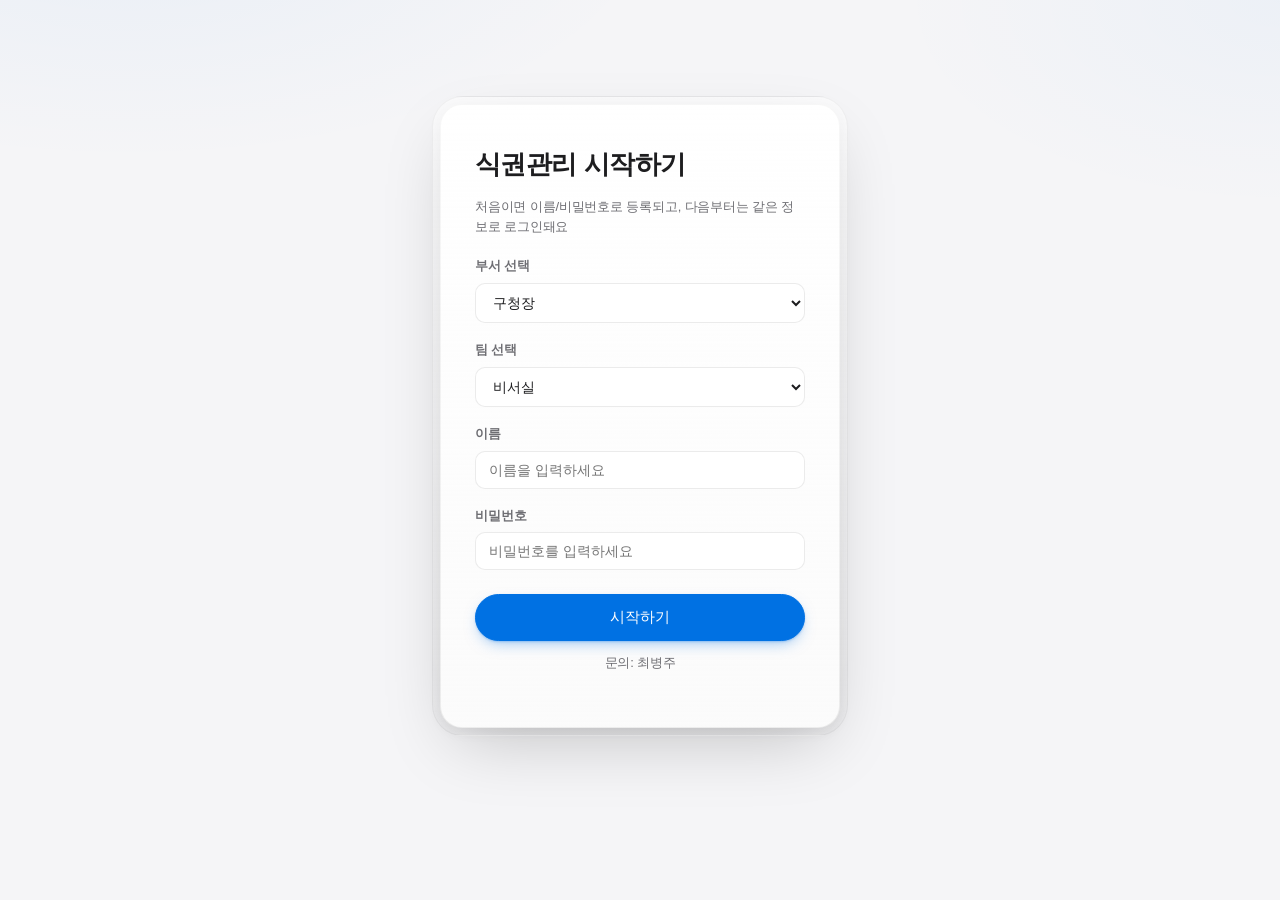
==== index.html @ 94b5423d "Update HTML structure and add new styles" ====
<!DOCTYPE html>
<html lang="ko">
<head>
<meta charset="UTF-8">
<meta name="viewport" content="width=device-width, initial-scale=1.0">
<meta name="theme-color" content="#f5f5f7">
<title>식권관리-홍익밥장</title>
<link rel="preconnect" href="https://cdn.jsdelivr.net" crossorigin>
<link rel="stylesheet" as="style" crossorigin
  href="https://cdn.jsdelivr.net/gh/orioncactus/pretendard@v1.3.9/dist/web/variable/pretendardvariable.min.css">
<link rel="stylesheet" href="css/style.css?v=7">
<script src="https://cdn.jsdelivr.net/npm/exceljs@4.4.0/dist/exceljs.min.js"></script>

<!-- Firebase SDK (compat 버전 - 빌드도구 없이 <script>만으로 사용 가능) -->
<script src="https://www.gstatic.com/firebasejs/10.14.1/firebase-app-compat.js"></script>
<script src="https://www.gstatic.com/firebasejs/10.14.1/firebase-firestore-compat.js"></script>
<script src="https://www.gstatic.com/firebasejs/10.14.1/firebase-storage-compat.js"></script>
</head>
<body>

<!-- =================== 화면 1: 로그인 =================== -->
<div id="screen-login" class="screen active">
  <div class="login-box">
    <h1>식권관리 시작하기</h1>
    <p class="muted">처음이면 이름/비밀번호로 등록되고, 다음부터는 같은 정보로 로그인돼요</p>

    <div class="field">
      <label>부서 선택</label>
      <select id="departmentSelect"></select>
    </div>

    <div class="field" id="teamField">
      <label>팀 선택</label>
      <select id="teamSelect"></select>
    </div>

    <div class="field">
      <label>이름</label>
      <input type="text" id="nameInput" placeholder="이름을 입력하세요">
    </div>

    <div class="field">
      <label>비밀번호</label>
      <input type="password" id="passwordInput" placeholder="비밀번호를 입력하세요">
    </div>

    <button class="primary" id="loginBtn">시작하기</button>
    <p class="muted" style="text-align:center; margin-top:12px;">문의: 최병주</p>
  </div>
</div>

<!-- =================== 화면 2: 메인(캘린더) =================== -->
<div id="screen-main" class="screen">
  <div class="topbar">
    <div class="who">부서: <b id="whoTeam">-</b> · 이름: <b id="whoName">-</b></div>
    <div>
      <button id="toAdminBtn" style="display:none;">밥장 관리 화면</button>
      <button id="logoutBtn">로그아웃</button>
    </div>
  </div>

  <div class="main-layout">
    <div class="calendar-panel">
      <div class="cal-header">
        <button id="prevMonthBtn">← 이전달</button>
        <span class="month-label" id="monthLabel">2026년 8월</span>
        <button id="nextMonthBtn">다음달 →</button>
      </div>

      <div class="monthly-gauge" id="monthlyGauge"></div>

      <div class="cal-grid" id="calGrid"></div>

      <div id="myMonthSummary"></div>

      <div class="entry-panel" id="entryPanel" style="display:none;">
        <h3 id="entryDateLabel">8월 7일 (금) 식권 사용</h3>
        <div class="total-note" id="entryTotalNote">이 날 입력: 0건</div>
        <div id="entryList"></div>
        <p class="muted" style="margin-top:10px; margin-bottom:0;">오른쪽 식당 목록에서 식당을 클릭하면 추가할 수 있어요</p>
      </div>
    </div>

    <div class="restaurant-panel" id="restaurantPanel">
      <h3>식당 목록 · 클릭해서 추가</h3>
      <input type="text" id="restaurantSearch" placeholder="식당 이름/동네 검색..." style="width:100%; margin-bottom:10px;">
      <div id="restaurantList"></div>
    </div>
  </div>
</div>

<!-- =================== 모바일: 날짜 클릭 시 통합 모달 (조회+추가+수정+삭제) =================== -->
<div id="dayModalOverlay" class="modal-overlay" style="display:none;">
  <div class="modal-box">
    <h3 id="dayModalTitle">8월 7일 (금)</h3>
    <p class="muted" id="dayModalTotalNote" style="margin-bottom:10px;">이 날 입력: 0건</p>

    <div id="dayModalEntryList" style="margin-bottom:14px;"></div>

    <div style="border-top:1px solid #eee; padding-top:12px;">
      <p style="font-size:13px; font-weight:500; margin-bottom:8px;">식권 추가</p>
      <div class="form-row" style="margin-bottom:8px;">
        <select id="dayAddRestaurantSelect" style="flex:1; min-width:0;"></select>
        <input type="number" id="dayAddCountInput" placeholder="장수" min="1" style="width:70px;">
      </div>
      <label style="display:flex; align-items:center; gap:8px; font-size:13px; margin-bottom:12px;">
        <input type="checkbox" id="dayAddSpecialCheck"> 비상근무 특별식권 (월 한도 예외)
      </label>
      <button class="primary" id="dayAddEntryBtn" style="width:100%;">추가</button>
    </div>

    <div style="display:flex; justify-content:flex-end; margin-top:14px;">
      <button id="dayModalCloseBtn">닫기</button>
    </div>
  </div>
</div>

<!-- =================== 식권 입력/수정 모달 =================== -->
<div id="entryModalOverlay" class="modal-overlay" style="display:none;">
  <div class="modal-box">
    <h3 id="modalRestaurantName">식당명</h3>
    <p class="muted" id="modalDateLabel" style="margin-bottom:16px;">8월 7일 (금)</p>

    <div class="field">
      <label>장수</label>
      <input type="number" id="modalCountInput" min="1" placeholder="장수 입력" style="width:100%;">
    </div>

    <label style="display:flex; align-items:center; gap:8px; font-size:13px; margin-bottom:18px;">
      <input type="checkbox" id="modalSpecialCheck"> 비상근무 특별식권 (월 한도 예외)
    </label>

    <div style="display:flex; gap:8px; justify-content:flex-end;">
      <button id="modalCancelBtn">취소</button>
      <button class="primary" id="modalSaveBtn">저장</button>
    </div>
  </div>
</div>

<!-- =================== 화면 3: 밥장 관리 =================== -->
<div id="screen-admin" class="screen">
  <div class="topbar">
    <div class="who">밥장 관리 · <b id="adminTeamLabel">-</b></div>
    <div>
      <button id="memberEditOpenBtn">팀원 식권 수정</button>
      <button id="babjangHandoffOpenBtn">밥장 넘기기</button>
      <button id="backToMainBtn">← 캘린더로 돌아가기</button>
    </div>
  </div>

  <div class="admin-controls">
    <div>
      <label style="font-size:13px; margin-right:6px;">정산 월</label>
      <select id="adminMonthSelect"></select>
    </div>
    <button id="exportExcelBtn">엑셀로 다운로드</button>
  </div>

  <div class="card">
    <h3 style="margin-bottom:4px;">우리 팀 식당 관리</h3>
    <p class="muted" style="margin-bottom:12px;">전체 식당 목록은 구청 전 부서·동이 공유해요. 우리 팀원이 쓸 식당만 체크하세요.</p>

    <div class="form-row" style="margin-bottom:10px;">
      <select id="dongFilterSelect" style="min-width:140px;"></select>
      <label style="display:flex; align-items:center; gap:6px; font-size:13px; margin-left:auto;">
        <input type="checkbox" id="selectAllCheck"> 목록 전체선택
      </label>
      <button id="toggleDeleteModeBtn">식당삭제</button>
    </div>

    <div id="teamRestaurantChecklist" class="checklist-box"></div>

    <div style="margin-top:16px; padding-top:14px; border-top:1px solid #eee;">
      <p style="font-size:13px; font-weight:500; margin-bottom:8px;">목록에 없는 식당 추가하기</p>
      <div class="form-row">
        <input type="text" id="newRestaurantName" placeholder="식당 이름">
        <select id="newRestaurantDong"></select>
        <input type="text" id="newRestaurantPhone" placeholder="전화번호 (선택)">
        <button class="primary" id="addRestaurantBtn">추가</button>
      </div>
    </div>

    <div style="margin-top:16px; padding-top:14px; border-top:1px solid #eee;">
      <p style="font-size:13px; font-weight:500; margin-bottom:8px;">여러 개 한 번에 추가하기 (한 줄에 식당 이름 하나씩 붙여넣기)</p>
      <div class="form-row" style="align-items:flex-start;">
        <textarea id="bulkRestaurantNames" placeholder="고인돌&#10;곤드레&#10;굴마을낙지촌&#10;..." rows="6" style="flex:1; min-width:220px;"></textarea>
        <div style="display:flex; flex-direction:column; gap:8px;">
          <select id="bulkRestaurantDong"></select>
          <button class="primary" id="bulkAddRestaurantBtn">일괄 추가</button>
        </div>
      </div>
      <p class="muted" id="bulkAddResult" style="margin-top:8px;"></p>
    </div>
  </div>

  <div class="table-scroll">
    <table id="adminTable">
      <thead id="adminTableHead"></thead>
      <tbody id="adminTableBody"></tbody>
      <tfoot id="adminTableFoot"></tfoot>
    </table>
  </div>
  <p class="muted" id="adminFootNote" style="margin-top:10px;">※ 비상근무 특별식권, 기억안남 항목도 장수에 합산되어 있습니다. 식당명을 클릭하면 결제 QR을 볼 수 있어요.</p>
</div>

<!-- =================== 팀원 식권 수정 모달 =================== -->
<div id="memberEditModalOverlay" class="modal-overlay" style="display:none;">
  <div class="modal-box">
    <h3>팀원 식권 수정</h3>
    <p class="muted" style="margin-bottom:12px;">정산 월 기준으로 팀원별 식권 기록을 수정/삭제할 수 있어요.</p>

    <div class="field">
      <label>팀원 선택</label>
      <select id="memberEditSelect"></select>
    </div>

    <div id="memberEntryList" style="max-height:280px; overflow-y:auto; margin-top:10px;"></div>

    <div style="margin-top:14px; padding-top:14px; border-top:1px solid #eee;">
      <p style="font-size:13px; font-weight:500; margin-bottom:8px;">새 식권 추가</p>
      <div class="form-row" style="flex-wrap:wrap; margin-bottom:8px;">
        <input type="date" id="memberAddDateInput">
        <select id="memberAddRestaurantSelect" style="flex:1; min-width:140px;"></select>
        <input type="number" id="memberAddCountInput" placeholder="장수" min="1" style="width:70px;">
      </div>
      <label style="display:flex; align-items:center; gap:6px; font-size:13px; margin-bottom:10px;">
        <input type="checkbox" id="memberAddSpecialCheck"> 비상근무 특별식권 (월 한도 예외)
      </label>
      <button class="primary" id="memberAddEntryBtn">추가</button>
    </div>

    <div style="display:flex; justify-content:flex-end; margin-top:14px;">
      <button id="memberEditCloseBtn">닫기</button>
    </div>
  </div>
</div>

<!-- =================== 팀원 식권 항목 수정 모달 =================== -->
<div id="memberEntryEditModalOverlay" class="modal-overlay" style="display:none;">
  <div class="modal-box">
    <h3 id="memberEntryEditTitle">날짜 · 식당</h3>

    <div class="field">
      <label>장수</label>
      <input type="number" id="memberEntryCountInput" min="1" style="width:100%;">
    </div>

    <label style="display:flex; align-items:center; gap:8px; font-size:13px; margin-bottom:18px;">
      <input type="checkbox" id="memberEntrySpecialCheck"> 비상근무 특별식권 (월 한도 예외)
    </label>

    <div style="display:flex; justify-content:space-between;">
      <button id="memberEntryDeleteBtn">삭제</button>
      <div style="display:flex; gap:8px;">
        <button id="memberEntryCancelBtn">취소</button>
        <button class="primary" id="memberEntrySaveBtn">저장</button>
      </div>
    </div>
  </div>
</div>

<!-- =================== 밥장 넘기기 모달 =================== -->
<div id="babjangHandoffModalOverlay" class="modal-overlay" style="display:none;">
  <div class="modal-box">
    <h3>밥장 넘기기</h3>
    <p class="muted" style="margin-bottom:14px;">우리 팀 다른 팀원에게 밥장 권한을 넘길 수 있어요. 넘기면 본인은 밥장이 아니게 됩니다.</p>
    <div id="babjangHandoffList"></div>
    <div style="display:flex; justify-content:flex-end; margin-top:14px;">
      <button id="babjangHandoffCloseBtn">닫기</button>
    </div>
  </div>
</div>

<!-- =================== 결제 QR 모달 =================== -->
<div id="qrModalOverlay" class="modal-overlay" style="display:none;">
  <div class="modal-box">
    <h3 id="qrModalRestaurantName">식당명</h3>
    <p class="muted" style="margin-bottom:14px;">결제 QR 이미지</p>

    <div class="field">
      <label>전화번호</label>
      <input type="text" id="qrPhoneInput" placeholder="전화번호 (선택)">
    </div>

    <div id="qrPreviewWrap" style="text-align:center; margin-bottom:14px;">
      <img id="qrPreviewImg" src="" style="max-width:100%; max-height:220px; display:none; border:1px solid #ddd; border-radius:4px;">
      <p id="qrEmptyNote" class="muted">등록된 결제 QR이 없습니다.</p>
    </div>

    <div class="field">
      <label>새 QR 이미지 업로드</label>
      <input type="file" id="qrFileInput" accept="image/*" style="width:100%;">
    </div>

    <div id="qrCropSection" style="display:none; margin-bottom:14px;">
      <p class="muted" style="margin-bottom:6px;">QR 부분만 드래그로 선택한 뒤 잘라내세요</p>
      <div class="qr-crop-wrap" id="qrCropWrap">
        <canvas id="qrCropCanvas"></canvas>
        <div id="qrCropSelection" class="qr-crop-selection"></div>
      </div>
      <div style="display:flex; gap:8px; margin-top:8px;">
        <button id="qrCropApplyBtn">선택 영역 자르기</button>
        <button id="qrUseFullBtn">전체 이미지 사용</button>
      </div>
    </div>

    <div style="display:flex; gap:8px; justify-content:space-between; margin-top:10px;">
      <button id="qrDeleteBtn">QR 삭제</button>
      <div style="display:flex; gap:8px;">
        <button id="qrCancelBtn">닫기</button>
        <button class="primary" id="qrSaveBtn">저장</button>
      </div>
    </div>
  </div>
</div>


<script src="js/firebase-init.js"></script>
<script src="js/data.js?v=6"></script>
<script src="js/app.js?v=6"></script>
</body>
</html>
---- css/style.css ----
/* =========================================================
   식권관리 · Apple-esque redesign
   Soft Structuralism: quiet off-white surfaces, SF-style blue
   accent, generous air, physical/tactile cards, spring motion.
   ========================================================= */

:root {
  --bg: #f5f5f7;
  --surface: #ffffff;
  --ink: #1d1d1f;
  --ink-soft: #48484a;
  --ink-muted: #6e6e73;
  --ink-faint: #98989d;

  --accent: #0071e3;
  --accent-hover: #0077ed;
  --accent-press: #005fc4;
  --accent-soft: rgba(0, 113, 227, 0.08);
  --accent-ring: rgba(0, 113, 227, 0.16);

  --amber-bg: #fdf3e2;
  --amber-ink: #9a6300;
  --red: #d70015;
  --red-soft: rgba(215, 0, 21, 0.08);

  --border: rgba(0, 0, 0, 0.08);
  --border-soft: rgba(0, 0, 0, 0.06);
  --hairline: rgba(0, 0, 0, 0.07);

  --shadow-xs: 0 1px 2px rgba(0, 0, 0, 0.04);
  --shadow-sm: 0 2px 8px rgba(0, 0, 0, 0.05), 0 1px 2px rgba(0, 0, 0, 0.04);
  --shadow-md: 0 10px 30px -8px rgba(0, 0, 0, 0.12), 0 2px 6px rgba(0, 0, 0, 0.04);
  --shadow-lg: 0 24px 70px -16px rgba(0, 0, 0, 0.22), 0 4px 14px rgba(0, 0, 0, 0.06);

  --r-sm: 10px;
  --r-md: 16px;
  --r-lg: 22px;
  --r-pill: 999px;

  --ease: cubic-bezier(0.32, 0.72, 0, 1);
  --ease-soft: cubic-bezier(0.22, 1, 0.36, 1);
}

* { box-sizing: border-box; }

html { -webkit-text-size-adjust: 100%; }

body {
  font-family: "Pretendard Variable", Pretendard, -apple-system, BlinkMacSystemFont,
    "SF Pro Text", "Malgun Gothic", sans-serif;
  font-feature-settings: "tnum" 1;
  background: var(--bg);
  background-image:
    radial-gradient(900px 420px at 10% -10%, rgba(0, 113, 227, 0.05), transparent 60%),
    radial-gradient(700px 380px at 100% 0%, rgba(0, 113, 227, 0.035), transparent 55%);
  background-attachment: fixed;
  margin: 0;
  color: var(--ink);
  -webkit-font-smoothing: antialiased;
  line-height: 1.5;
  letter-spacing: -0.011em;
}

.screen { display: none; max-width: 960px; margin: 0 auto; padding: 32px 24px 64px; }
.screen.active { display: block; animation: screenIn 0.5s var(--ease-soft) both; }

@keyframes screenIn {
  from { opacity: 0; transform: translateY(10px); }
  to { opacity: 1; transform: translateY(0); }
}

h1 {
  font-size: 26px; font-weight: 700; letter-spacing: -0.02em;
  margin: 0 0 6px; color: var(--ink);
}
h3 { font-weight: 650; letter-spacing: -0.012em; color: var(--ink); margin: 0 0 10px; font-size: 16px; }
.muted { color: var(--ink-muted); font-size: 13px; margin-bottom: 20px; line-height: 1.55; }

/* ---- 버튼 ---- */
button {
  cursor: pointer;
  border: 1px solid var(--border);
  background: var(--surface);
  color: var(--ink);
  padding: 9px 16px;
  border-radius: var(--r-pill);
  font-size: 13.5px;
  font-weight: 560;
  font-family: inherit;
  box-shadow: var(--shadow-xs);
  transition: transform 0.35s var(--ease), box-shadow 0.35s var(--ease),
    background-color 0.25s var(--ease), border-color 0.25s var(--ease), opacity 0.25s var(--ease);
  -webkit-tap-highlight-color: transparent;
}
button:hover { border-color: var(--border); box-shadow: var(--shadow-sm); transform: translateY(-1px); }
button:active { transform: translateY(0) scale(0.97); box-shadow: var(--shadow-xs); }
button.primary {
  background: var(--accent); color: #fff; border-color: var(--accent);
  box-shadow: 0 1px 2px rgba(0, 113, 227, 0.25), 0 6px 16px -6px rgba(0, 113, 227, 0.5);
}
button.primary:hover { background: var(--accent-hover); border-color: var(--accent-hover); box-shadow: 0 1px 2px rgba(0,113,227,0.3), 0 10px 22px -6px rgba(0,113,227,0.55); }
button.primary:active { background: var(--accent-press); }
button:disabled { opacity: 0.38; cursor: not-allowed; transform: none; box-shadow: none; }

/* ---- 입력 요소 ---- */
select, input[type=text], input[type=number], input[type=password],
input[type=date], input[type=file], textarea {
  padding: 10px 13px;
  border: 1px solid var(--border);
  border-radius: var(--r-sm);
  font-size: 14px;
  font-family: inherit;
  background: var(--surface);
  color: var(--ink);
  transition: border-color 0.25s var(--ease), box-shadow 0.25s var(--ease);
}
textarea { line-height: 1.5; }
select:focus, input:focus, textarea:focus {
  outline: none; border-color: var(--accent);
  box-shadow: 0 0 0 4px var(--accent-ring);
}
input[type=file] { padding: 8px 10px; font-size: 13px; }
input[type=checkbox] { accent-color: var(--accent); width: 15px; height: 15px; cursor: pointer; }

/* ---- 상단 바 (floating island) ---- */
.topbar {
  display: flex; justify-content: space-between; align-items: center;
  gap: 12px; flex-wrap: wrap;
  margin-bottom: 24px; padding: 12px 18px;
  background: rgba(255, 255, 255, 0.72);
  backdrop-filter: blur(20px) saturate(180%);
  -webkit-backdrop-filter: blur(20px) saturate(180%);
  border: 1px solid var(--border-soft);
  border-radius: var(--r-pill);
  box-shadow: var(--shadow-sm);
  position: sticky; top: 12px; z-index: 30;
}
.topbar .who { font-size: 12.5px; color: var(--ink-muted); }
.topbar .who b { color: var(--ink); font-weight: 650; }
.topbar > div:last-child { display: flex; gap: 8px; flex-wrap: wrap; }
.topbar button { padding: 7px 14px; font-size: 13px; }

/* ---- 로그인 ---- */
.login-box {
  max-width: 400px; margin: 72px auto; position: relative;
  background: var(--surface);
  padding: 40px 34px 34px;
  border-radius: var(--r-lg);
  box-shadow: var(--shadow-lg), inset 0 1px 0 rgba(255, 255, 255, 0.6);
  border: 1px solid var(--border-soft);
  animation: cardRise 0.6s var(--ease-soft) both;
}
.login-box::before {
  content: ""; position: absolute; inset: -9px; z-index: -1;
  border-radius: calc(var(--r-lg) + 9px);
  background: linear-gradient(180deg, rgba(255,255,255,0.5), rgba(0,0,0,0.015));
  border: 1px solid rgba(0, 0, 0, 0.045);
}
@keyframes cardRise {
  from { opacity: 0; transform: translateY(16px) scale(0.985); }
  to { opacity: 1; transform: translateY(0) scale(1); }
}
.field { margin-bottom: 18px; }
.field label { display: block; font-size: 12.5px; font-weight: 600; color: var(--ink-muted); margin-bottom: 7px; letter-spacing: -0.005em; }
.radio-group { display: flex; gap: 16px; margin-bottom: 16px; }
.radio-group label { font-size: 14px; display: flex; align-items: center; gap: 6px; cursor: pointer; }
.field select, .field input { width: 100%; }
.checkbox-row { display: flex; align-items: center; gap: 8px; margin-bottom: 20px; font-size: 13px; }
.login-box button.primary { width: 100%; padding: 13px; font-size: 15px; margin-top: 6px; }
.babjang-limit-note { font-size: 12px; color: var(--red); margin-top: 4px; display: none; }

/* ---- 메인 레이아웃 ---- */
.main-layout { display: flex; gap: 24px; align-items: flex-start; }
.calendar-panel { flex: 2; }
.restaurant-panel {
  flex: 1; background: var(--surface);
  border: 1px solid var(--border-soft); border-radius: var(--r-lg);
  padding: 18px; position: sticky; top: 84px;
  box-shadow: var(--shadow-sm);
}
.cal-header { display: flex; justify-content: space-between; align-items: center; margin-bottom: 16px; padding: 0 2px; }
.cal-header .month-label { font-size: 18px; font-weight: 700; letter-spacing: -0.015em; }
.cal-header button { padding: 7px 13px; font-size: 12.5px; }

.cal-grid { display: grid; grid-template-columns: repeat(7, 1fr); gap: 6px; }
.cal-dow { text-align: center; font-size: 11.5px; font-weight: 600; color: var(--ink-faint); padding: 4px 0 8px; text-transform: uppercase; letter-spacing: 0.03em; }
.cal-cell {
  background: var(--surface); border: 1px solid var(--border-soft); border-radius: 13px;
  min-height: 68px; padding: 8px; cursor: pointer; position: relative;
  transition: transform 0.35s var(--ease), box-shadow 0.35s var(--ease), border-color 0.25s var(--ease);
}
.cal-cell.empty { background: transparent; border: none; cursor: default; box-shadow: none; }
.cal-cell:hover:not(.empty) { border-color: rgba(0,0,0,0.14); box-shadow: var(--shadow-sm); transform: translateY(-1px); }
.cal-cell .date-num { font-size: 12px; color: var(--ink-muted); font-weight: 600; }
.cal-cell.selected {
  border-color: var(--accent);
  box-shadow: 0 0 0 3px var(--accent-ring), var(--shadow-sm);
}
.cal-cell .day-summary {
  margin-top: 7px; font-size: 10.5px; font-weight: 600; background: var(--accent-soft); color: var(--accent);
  border-radius: var(--r-pill); padding: 2.5px 7px; display: inline-block;
}
.cal-cell .has-special { background: var(--amber-bg); color: var(--amber-ink); }

.monthly-gauge {
  font-size: 12.5px; color: var(--ink-muted); margin: 12px 0 18px; padding: 12px 14px;
  background: var(--surface); border: 1px solid var(--border-soft); border-radius: var(--r-md);
  box-shadow: var(--shadow-xs);
}
.monthly-gauge .bar-bg { background: rgba(0,0,0,0.06); height: 7px; border-radius: var(--r-pill); margin-top: 8px; overflow: hidden; }
.monthly-gauge .bar-fill { height: 100%; background: var(--accent); border-radius: var(--r-pill); transition: width 0.5s var(--ease-soft); }
.monthly-gauge .bar-fill.over { background: var(--red); }

.restaurant-panel h3 { font-size: 14.5px; margin-bottom: 12px; }
.r-item {
  padding: 11px 11px; border-bottom: 1px solid var(--hairline); font-size: 13.5px;
  display: flex; justify-content: space-between; cursor: pointer; border-radius: 10px;
  transition: background-color 0.25s var(--ease), transform 0.25s var(--ease);
}
.r-item:hover { background: rgba(0,0,0,0.035); transform: translateX(1px); }
.r-item.selected { background: var(--accent); color: #fff; box-shadow: var(--shadow-sm); }
.r-item.selected .r-dong { color: rgba(255,255,255,0.75); }
.r-item .r-dong { color: var(--ink-faint); font-size: 11px; }
.r-item.unknown-item { font-style: italic; color: var(--ink-muted); margin-top: 8px; border-top: 1px dashed var(--border); padding-top: 12px; }
.r-item.unknown-item.selected { color: #fff; }

/* ---- 입력 패널 ---- */
.entry-panel {
  margin-top: 20px; background: var(--surface); border: 1px solid var(--border-soft);
  border-radius: var(--r-lg); padding: 20px;
  box-shadow: var(--shadow-sm);
  animation: cardRise 0.4s var(--ease-soft) both;
}
.entry-panel h3 { font-size: 15.5px; margin-bottom: 4px; }
.entry-panel .total-note { font-size: 12px; color: var(--ink-muted); margin-bottom: 14px; }
.entry-panel .total-note.warn { color: var(--red); font-weight: 700; }
.entry-row { display: flex; justify-content: space-between; align-items: center; padding: 10px 2px; border-bottom: 1px dashed var(--hairline); font-size: 13.5px; }
.entry-row .r-name { font-weight: 600; }
.entry-row .tag { font-size: 10px; font-weight: 700; background: var(--amber-bg); color: var(--amber-ink); padding: 2px 8px; border-radius: var(--r-pill); margin-left: 6px; }
.entry-row .actions button { padding: 4px 10px; font-size: 11.5px; margin-left: 4px; }

.add-entry-form { margin-top: 16px; border-top: 1px solid var(--hairline); padding-top: 16px; }
.selected-restaurant-display { font-size: 13px; margin-bottom: 12px; padding: 10px 12px; background: var(--accent-soft); border-radius: var(--r-sm); }
.selected-restaurant-display b { color: var(--accent); }
.form-row { display: flex; gap: 10px; align-items: center; flex-wrap: wrap; margin-bottom: 10px; }
.option-row { display: flex; gap: 16px; font-size: 13px; margin-bottom: 10px; }
.option-row label { display: flex; align-items: center; gap: 5px; cursor: pointer; }

/* ---- 범용 카드 (밥장 관리 등 인라인 블록 대체) ---- */
.card {
  background: var(--surface);
  border: 1px solid var(--border-soft);
  border-radius: var(--r-lg);
  padding: 22px 24px;
  margin-bottom: 26px;
  box-shadow: var(--shadow-sm);
}

/* ---- 밥장 관리 ---- */
.admin-controls { display: flex; justify-content: space-between; align-items: center; margin-bottom: 20px; flex-wrap: wrap; gap: 12px; }
table { width: 100%; border-collapse: separate; border-spacing: 0; background: var(--surface); border-radius: var(--r-md); overflow: hidden; border: 1px solid var(--border-soft); }
th, td { border-bottom: 1px solid var(--hairline); border-right: 1px solid var(--hairline); padding: 10px 12px; font-size: 12.5px; text-align: left; }
th:last-child, td:last-child { border-right: none; }
th { background: rgba(0,0,0,0.025); font-weight: 650; color: var(--ink-soft); position: sticky; top: 0; }
tbody tr:hover td { background: rgba(0, 113, 227, 0.035); }
tfoot td { font-weight: 700; background: rgba(0,0,0,0.02); }
.badge-special { font-size: 10px; font-weight: 700; background: var(--amber-bg); color: var(--amber-ink); padding: 2.5px 8px; border-radius: var(--r-pill); }
.badge-unknown { font-size: 10px; font-weight: 700; background: rgba(0,0,0,0.06); color: var(--ink-muted); padding: 2.5px 8px; border-radius: var(--r-pill); }

.checklist-box {
  border: 1px solid var(--border-soft); border-radius: var(--r-md); padding: 12px 14px;
  max-height: 230px; overflow-y: auto; background: rgba(0,0,0,0.015);
}
.checklist-box .checklist-grid {
  display: grid; grid-template-columns: repeat(auto-fill, minmax(190px, 1fr)); gap: 4px 10px;
}
.checklist-item {
  display: flex; align-items: center; justify-content: space-between; gap: 4px;
  border-radius: 8px;
}
.checklist-item label {
  display: flex; align-items: center; gap: 8px; font-size: 13px;
  padding: 6px 6px; flex: 1; min-width: 0; white-space: nowrap; overflow: hidden; text-overflow: ellipsis;
}
.checklist-item:hover { background: rgba(0,0,0,0.045); }
.restaurant-delete-btn {
  border: none; background: transparent; color: var(--ink-faint); font-size: 14px;
  cursor: pointer; padding: 2px 7px; line-height: 1; flex-shrink: 0; border-radius: 6px;
  transition: color 0.2s var(--ease), background-color 0.2s var(--ease);
}
.restaurant-delete-btn:hover { color: var(--red); background: var(--red-soft); }

/* ---- 모달 ---- */
.modal-overlay {
  position: fixed; inset: 0; background: rgba(20, 20, 22, 0.42);
  backdrop-filter: blur(6px); -webkit-backdrop-filter: blur(6px);
  display: flex; align-items: center; justify-content: center; z-index: 100;
  animation: overlayFade 0.35s var(--ease-soft) both;
  padding: 20px;
}
@keyframes overlayFade { from { opacity: 0; } to { opacity: 1; } }
.modal-box {
  background: var(--surface); border-radius: var(--r-lg); padding: 24px; width: 340px; max-width: 90vw;
  box-shadow: var(--shadow-lg);
  animation: modalPop 0.4s var(--ease-soft) both;
}
@keyframes modalPop {
  from { opacity: 0; transform: translateY(14px) scale(0.96); }
  to { opacity: 1; transform: translateY(0) scale(1); }
}
.modal-box h3 { font-size: 17px; margin-bottom: 2px; }

.qr-crop-wrap { position: relative; display: inline-block; max-width: 100%; }
.qr-crop-wrap canvas { display: block; cursor: crosshair; max-width: 100%; border: 1px solid var(--border); border-radius: 10px; }
.qr-crop-selection {
  position: absolute; display: none; border: 2px dashed var(--accent);
  background: rgba(0, 113, 227, 0.14); pointer-events: none; border-radius: 4px;
}

.table-scroll { width: 100%; overflow-x: auto; -webkit-overflow-scrolling: touch; border-radius: var(--r-md); }

/* ---- 일관성 있게 인라인 하드코딩 구분선/이미지 보정 ---- */
[style*="border-top:1px solid #eee"] { border-top: 1px solid var(--hairline) !important; }
#qrPreviewImg { border: 1px solid var(--border) !important; border-radius: var(--r-sm) !important; }

/* ==================== 모바일 반응형 ==================== */
@media (max-width: 700px) {
  .screen { padding: 16px 0 48px; }

  .login-box { margin: 28px 14px; padding: 30px 24px 26px; max-width: calc(100% - 28px); }

  .topbar {
    flex-wrap: wrap; gap: 8px; align-items: flex-start;
    margin: 0 12px 18px; padding: 12px 14px;
    border-radius: var(--r-md);
    position: static;
  }
  .topbar > div { display: flex; flex-wrap: wrap; gap: 6px; }
  .topbar button { padding: 7px 11px; font-size: 12.5px; }

  .main-layout { flex-direction: column; gap: 0; }
  .calendar-panel { flex: 1 1 100%; width: 100%; max-width: 100%; }
  .restaurant-panel {
    display: none !important;
    margin: 0; padding: 0; height: 0; min-height: 0;
    flex: 0 0 0; overflow: hidden; border: none; box-shadow: none;
  }

  .cal-header { padding: 0 14px; }
  .cal-header .month-label { font-size: 15.5px; }
  .monthly-gauge { margin-left: 12px; margin-right: 12px; border-radius: var(--r-sm); }
  .cal-grid { gap: 3px; margin-left: 12px; margin-right: 12px; }
  .cal-cell { min-height: 48px; padding: 5px; border-radius: 10px; }
  .cal-cell .date-num { font-size: 11px; }
  .cal-cell .day-summary { font-size: 9.5px; padding: 2px 5px; }

  #myMonthSummary { padding: 0 14px; }
  .entry-panel { margin-left: 12px; margin-right: 12px; border-radius: var(--r-md); }

  .admin-controls { flex-wrap: wrap; gap: 10px; align-items: flex-start; padding: 0 14px; }
  .card { margin-left: 12px; margin-right: 12px; padding: 18px; border-radius: var(--r-md); width: auto; }
  #screen-admin > .table-scroll,
  #screen-admin > .muted#adminFootNote { margin-left: 12px; margin-right: 12px; }

  th, td { padding: 7px 9px; font-size: 11.5px; }

  .modal-box { padding: 18px; width: 92vw; max-height: 85vh; overflow-y: auto; border-radius: var(--r-md); }

  .form-row { gap: 6px; }
  .form-row input, .form-row select, .form-row textarea { flex: 1 1 auto; min-width: 0; }

  .checklist-box .checklist-grid { grid-template-columns: repeat(auto-fill, minmax(140px, 1fr)); }
}
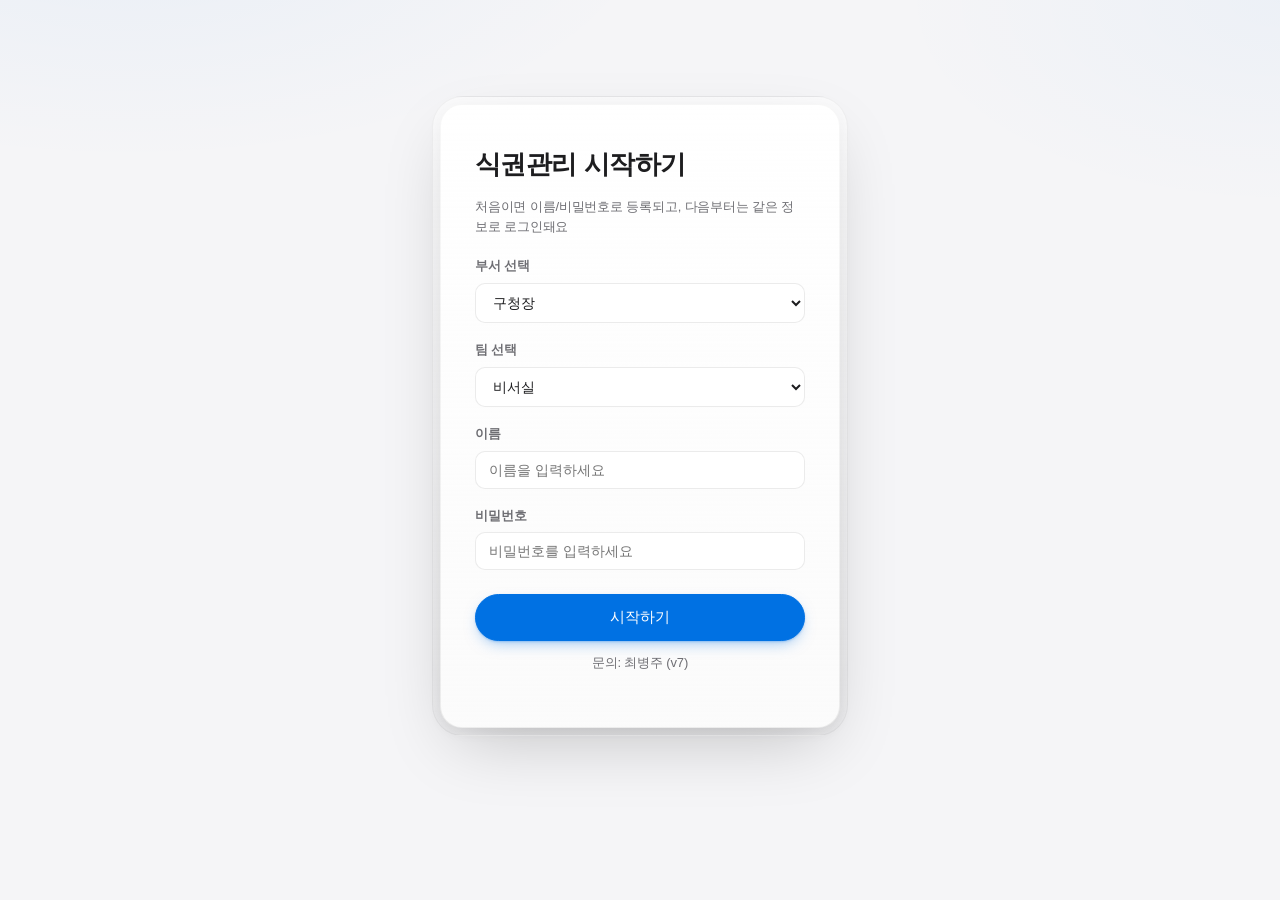
==== commit 801cb93e: "Update index.html" ====
--- a/index.html
+++ b/index.html
@@ -3,12 +3,8 @@
 <head>
 <meta charset="UTF-8">
 <meta name="viewport" content="width=device-width, initial-scale=1.0">
-<meta name="theme-color" content="#f5f5f7">
-<title>식권관리-홍익밥장</title>
-<link rel="preconnect" href="https://cdn.jsdelivr.net" crossorigin>
-<link rel="stylesheet" as="style" crossorigin
-  href="https://cdn.jsdelivr.net/gh/orioncactus/pretendard@v1.3.9/dist/web/variable/pretendardvariable.min.css">
-<link rel="stylesheet" href="css/style.css?v=7">
+<title>식권관리 프로토타입</title>
+<link rel="stylesheet" href="css/style.css?v=8">
 <script src="https://cdn.jsdelivr.net/npm/exceljs@4.4.0/dist/exceljs.min.js"></script>
 
 <!-- Firebase SDK (compat 버전 - 빌드도구 없이 <script>만으로 사용 가능) -->
@@ -45,7 +41,7 @@
     </div>
 
     <button class="primary" id="loginBtn">시작하기</button>
-    <p class="muted" style="text-align:center; margin-top:12px;">문의: 최병주</p>
+    <p class="muted" style="text-align:center; margin-top:12px;">문의: 최병주 (v7)</p>
   </div>
 </div>
 
@@ -156,8 +152,8 @@
     <button id="exportExcelBtn">엑셀로 다운로드</button>
   </div>
 
-  <div class="card">
-    <h3 style="margin-bottom:4px;">우리 팀 식당 관리</h3>
+  <div style="background:#fff; border:1px solid #ddd; border-radius:6px; padding:16px; margin-bottom:24px;">
+    <h3 style="font-size:15px; margin-bottom:4px;">우리 팀 식당 관리</h3>
     <p class="muted" style="margin-bottom:12px;">전체 식당 목록은 구청 전 부서·동이 공유해요. 우리 팀원이 쓸 식당만 체크하세요.</p>
 
     <div class="form-row" style="margin-bottom:10px;">
@@ -183,7 +179,7 @@
     <div style="margin-top:16px; padding-top:14px; border-top:1px solid #eee;">
       <p style="font-size:13px; font-weight:500; margin-bottom:8px;">여러 개 한 번에 추가하기 (한 줄에 식당 이름 하나씩 붙여넣기)</p>
       <div class="form-row" style="align-items:flex-start;">
-        <textarea id="bulkRestaurantNames" placeholder="고인돌&#10;곤드레&#10;굴마을낙지촌&#10;..." rows="6" style="flex:1; min-width:220px;"></textarea>
+        <textarea id="bulkRestaurantNames" placeholder="고인돌&#10;곤드레&#10;굴마을낙지촌&#10;..." rows="6" style="flex:1; min-width:220px; padding:8px; border:1px solid #bbb; border-radius:4px; font-family:inherit; font-size:14px;"></textarea>
         <div style="display:flex; flex-direction:column; gap:8px;">
           <select id="bulkRestaurantDong"></select>
           <button class="primary" id="bulkAddRestaurantBtn">일괄 추가</button>
@@ -316,7 +312,7 @@
 
 
 <script src="js/firebase-init.js"></script>
-<script src="js/data.js?v=6"></script>
-<script src="js/app.js?v=6"></script>
+<script src="js/data.js?v=8"></script>
+<script src="js/app.js?v=8"></script>
 </body>
 </html>
--- a/css/style.css
+++ b/css/style.css
@@ -172,6 +172,14 @@
 /* ---- 메인 레이아웃 ---- */
 .main-layout { display: flex; gap: 24px; align-items: flex-start; }
 .calendar-panel { flex: 2; }
+@media (min-width: 701px) {
+  .calendar-panel { display: flex; flex-direction: column; }
+  .calendar-panel .cal-header { order: 1; }
+  .calendar-panel .monthly-gauge { order: 2; }
+  .calendar-panel .cal-grid { order: 3; }
+  .calendar-panel .entry-panel { order: 4; margin-top: 18px; }
+  .calendar-panel #myMonthSummary { order: 5; margin-top: 18px; }
+}
 .restaurant-panel {
   flex: 1; background: var(--surface);
   border: 1px solid var(--border-soft); border-radius: var(--r-lg);
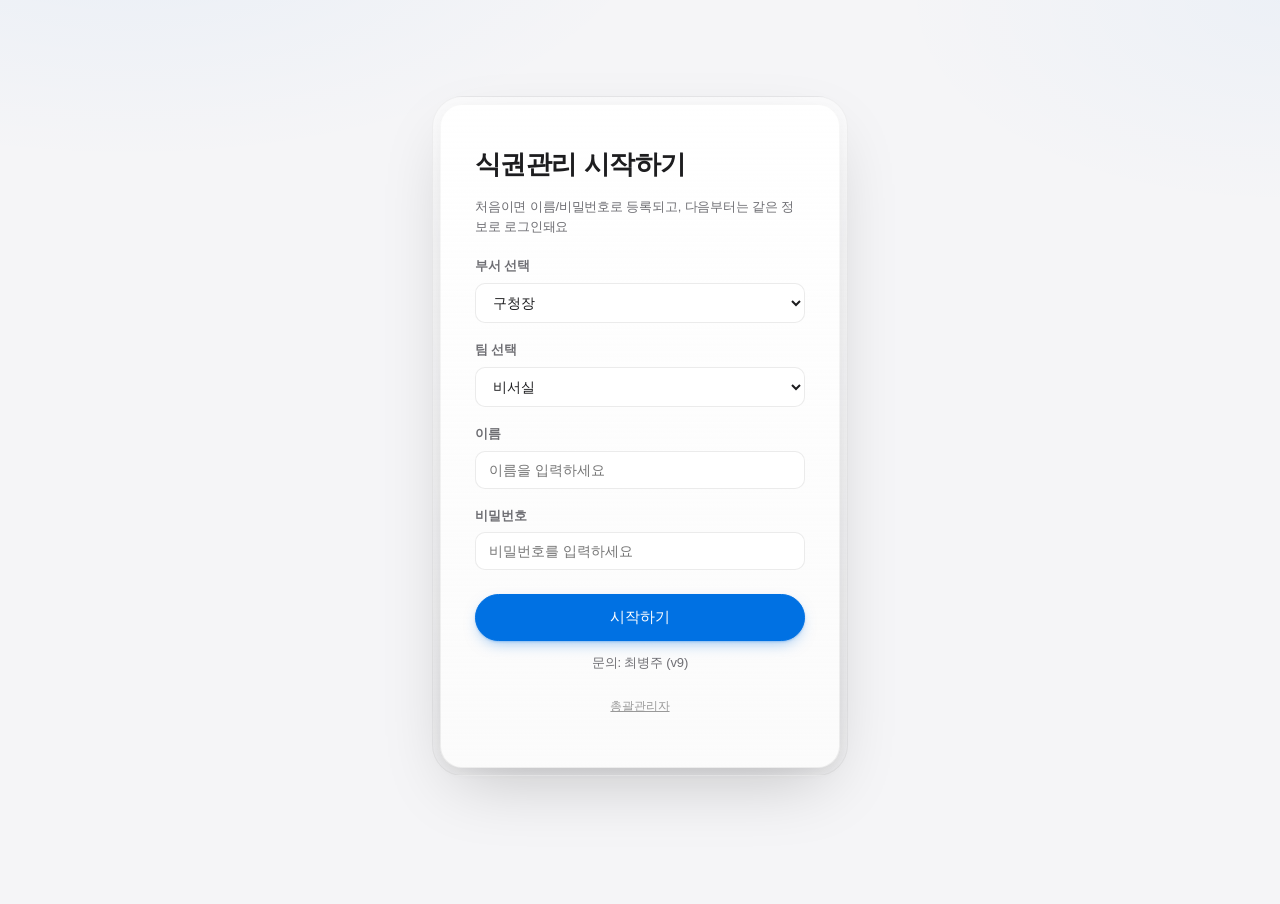
==== commit f727aa3e: "Update index.html" ====
--- a/index.html
+++ b/index.html
@@ -4,7 +4,7 @@
 <meta charset="UTF-8">
 <meta name="viewport" content="width=device-width, initial-scale=1.0">
 <title>식권관리 프로토타입</title>
-<link rel="stylesheet" href="css/style.css?v=8">
+<link rel="stylesheet" href="css/style.css?v=10">
 <script src="https://cdn.jsdelivr.net/npm/exceljs@4.4.0/dist/exceljs.min.js"></script>
 
 <!-- Firebase SDK (compat 버전 - 빌드도구 없이 <script>만으로 사용 가능) -->
@@ -41,7 +41,63 @@
     </div>
 
     <button class="primary" id="loginBtn">시작하기</button>
-    <p class="muted" style="text-align:center; margin-top:12px;">문의: 최병주 (v7)</p>
+    <p class="muted" style="text-align:center; margin-top:12px;">문의: 최병주 (v9)</p>
+    <p style="text-align:center; margin-top:10px;">
+      <a href="#" id="superAdminOpenLink" style="font-size:12px; color:#999;">총괄관리자</a>
+    </p>
+  </div>
+</div>
+
+<!-- =================== 화면 1-B: 총괄관리자 - 팀원 관리 =================== -->
+<div id="screen-superadmin" class="screen">
+  <div class="topbar">
+    <div class="who">총괄관리자 · 팀원 관리</div>
+    <div>
+      <button id="superAdminBackBtn">← 로그인 화면으로</button>
+    </div>
+  </div>
+
+  <div class="field" style="margin-bottom: 16px;">
+    <label>이름 또는 부서·팀으로 검색</label>
+    <input type="text" id="superAdminSearchInput" placeholder="검색어 입력...">
+  </div>
+
+  <p class="muted" id="superAdminCountNote" style="margin-bottom: 10px;"></p>
+
+  <div class="table-scroll">
+    <table>
+      <thead>
+        <tr>
+          <th>이름</th>
+          <th>부서 · 팀</th>
+          <th>밥장</th>
+          <th></th>
+        </tr>
+      </thead>
+      <tbody id="superAdminTableBody"></tbody>
+    </table>
+  </div>
+</div>
+
+<!-- =================== 총괄관리자: 팀원 부서 이동 모달 =================== -->
+<div id="moveMemberModalOverlay" class="modal-overlay" style="display:none;">
+  <div class="modal-box">
+    <h3 id="moveMemberTitle">부서 이동</h3>
+    <p class="muted" style="margin-bottom:14px;">이동하면 이 팀원이 입력해둔 식권 사용 기록도 새 소속으로 같이 옮겨져요.</p>
+
+    <div class="field">
+      <label>새 부서</label>
+      <select id="moveMemberDeptSelect"></select>
+    </div>
+    <div class="field" id="moveMemberTeamField">
+      <label>새 팀</label>
+      <select id="moveMemberTeamSelect"></select>
+    </div>
+
+    <div style="display:flex; justify-content:flex-end; gap:8px; margin-top:14px;">
+      <button id="moveMemberCancelBtn">취소</button>
+      <button class="primary" id="moveMemberConfirmBtn">이동</button>
+    </div>
   </div>
 </div>
 
@@ -312,7 +368,7 @@
 
 
 <script src="js/firebase-init.js"></script>
-<script src="js/data.js?v=8"></script>
-<script src="js/app.js?v=8"></script>
+<script src="js/data.js?v=10"></script>
+<script src="js/app.js?v=10"></script>
 </body>
 </html>
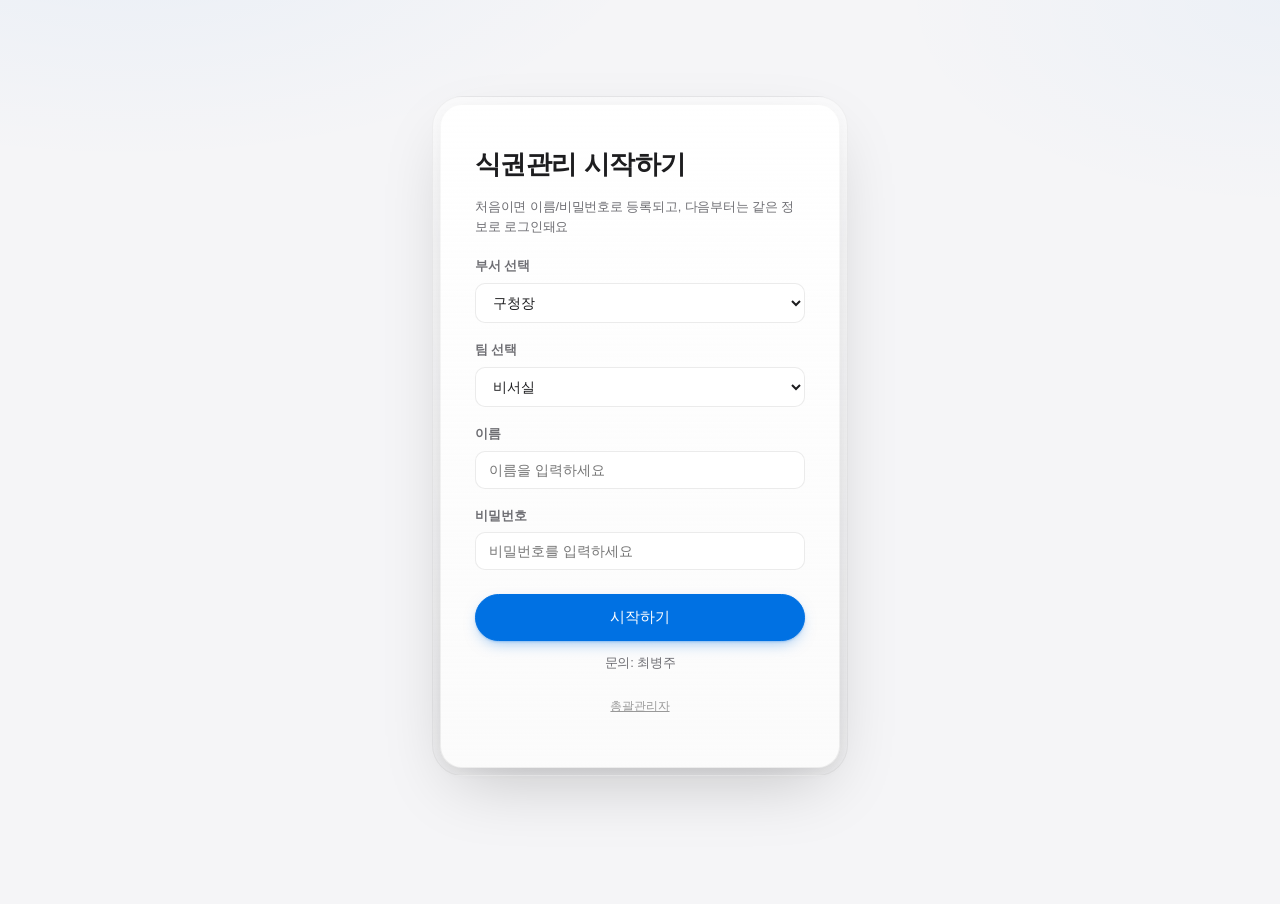
==== commit 723831ba: "Update index.html" ====
--- a/index.html
+++ b/index.html
@@ -4,7 +4,7 @@
 <meta charset="UTF-8">
 <meta name="viewport" content="width=device-width, initial-scale=1.0">
 <title>식권관리 프로토타입</title>
-<link rel="stylesheet" href="css/style.css?v=10">
+<link rel="stylesheet" href="css/style.css?v=11">
 <script src="https://cdn.jsdelivr.net/npm/exceljs@4.4.0/dist/exceljs.min.js"></script>
 
 <!-- Firebase SDK (compat 버전 - 빌드도구 없이 <script>만으로 사용 가능) -->
@@ -41,7 +41,7 @@
     </div>
 
     <button class="primary" id="loginBtn">시작하기</button>
-    <p class="muted" style="text-align:center; margin-top:12px;">문의: 최병주 (v9)</p>
+    <p class="muted" style="text-align:center; margin-top:12px;">문의: 최병주</p>
     <p style="text-align:center; margin-top:10px;">
       <a href="#" id="superAdminOpenLink" style="font-size:12px; color:#999;">총괄관리자</a>
     </p>
@@ -368,7 +368,7 @@
 
 
 <script src="js/firebase-init.js"></script>
-<script src="js/data.js?v=10"></script>
-<script src="js/app.js?v=10"></script>
+<script src="js/data.js?v=11"></script>
+<script src="js/app.js?v=11"></script>
 </body>
 </html>
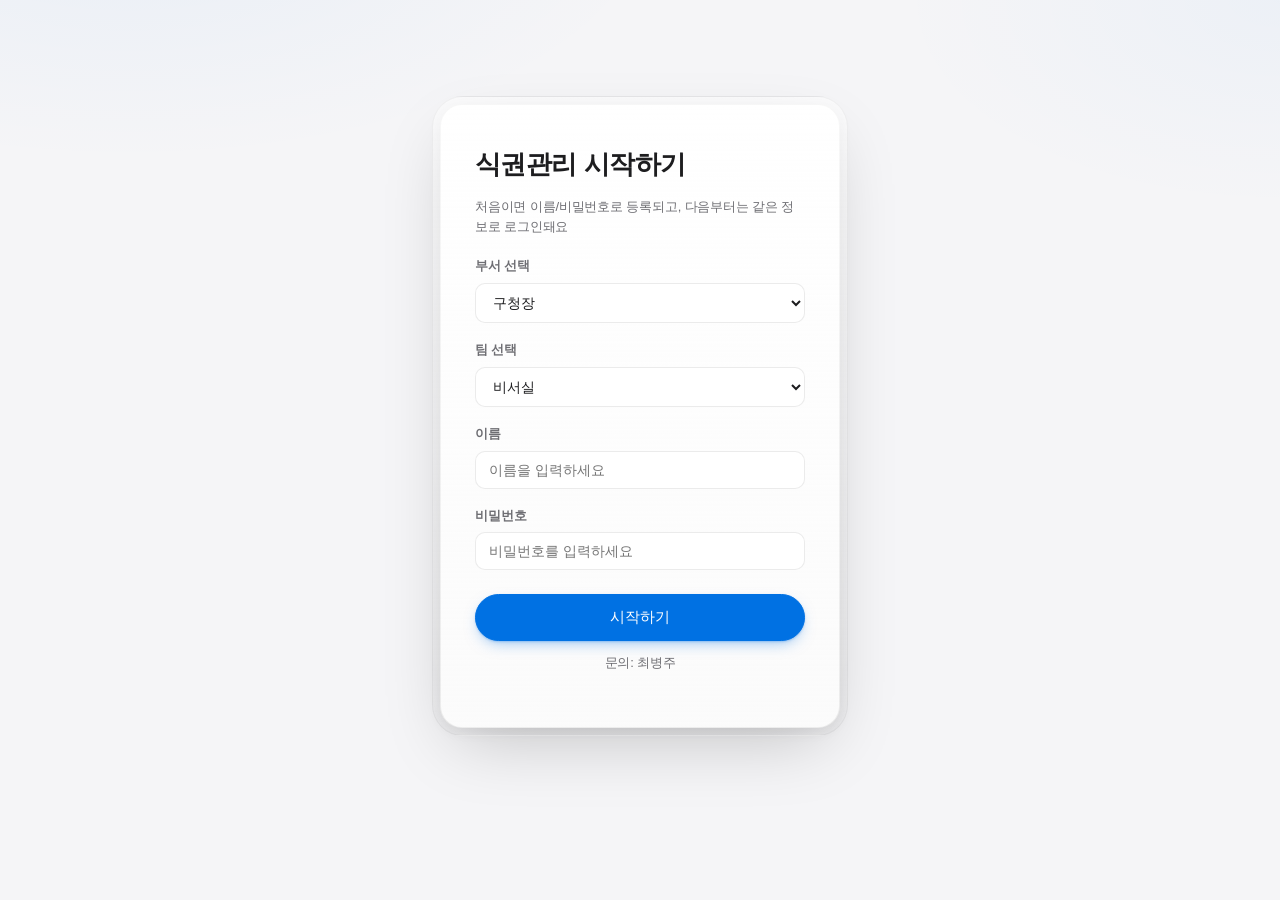
==== commit 20bac492: "Add files via upload" ====
--- a/index.html
+++ b/index.html
@@ -4,7 +4,7 @@
 <meta charset="UTF-8">
 <meta name="viewport" content="width=device-width, initial-scale=1.0">
 <title>식권관리 프로토타입</title>
-<link rel="stylesheet" href="css/style.css?v=11">
+<link rel="stylesheet" href="css/style.css?v=12">
 <script src="https://cdn.jsdelivr.net/npm/exceljs@4.4.0/dist/exceljs.min.js"></script>
 
 <!-- Firebase SDK (compat 버전 - 빌드도구 없이 <script>만으로 사용 가능) -->
@@ -42,62 +42,6 @@
 
     <button class="primary" id="loginBtn">시작하기</button>
     <p class="muted" style="text-align:center; margin-top:12px;">문의: 최병주</p>
-    <p style="text-align:center; margin-top:10px;">
-      <a href="#" id="superAdminOpenLink" style="font-size:12px; color:#999;">총괄관리자</a>
-    </p>
-  </div>
-</div>
-
-<!-- =================== 화면 1-B: 총괄관리자 - 팀원 관리 =================== -->
-<div id="screen-superadmin" class="screen">
-  <div class="topbar">
-    <div class="who">총괄관리자 · 팀원 관리</div>
-    <div>
-      <button id="superAdminBackBtn">← 로그인 화면으로</button>
-    </div>
-  </div>
-
-  <div class="field" style="margin-bottom: 16px;">
-    <label>이름 또는 부서·팀으로 검색</label>
-    <input type="text" id="superAdminSearchInput" placeholder="검색어 입력...">
-  </div>
-
-  <p class="muted" id="superAdminCountNote" style="margin-bottom: 10px;"></p>
-
-  <div class="table-scroll">
-    <table>
-      <thead>
-        <tr>
-          <th>이름</th>
-          <th>부서 · 팀</th>
-          <th>밥장</th>
-          <th></th>
-        </tr>
-      </thead>
-      <tbody id="superAdminTableBody"></tbody>
-    </table>
-  </div>
-</div>
-
-<!-- =================== 총괄관리자: 팀원 부서 이동 모달 =================== -->
-<div id="moveMemberModalOverlay" class="modal-overlay" style="display:none;">
-  <div class="modal-box">
-    <h3 id="moveMemberTitle">부서 이동</h3>
-    <p class="muted" style="margin-bottom:14px;">이동하면 이 팀원이 입력해둔 식권 사용 기록도 새 소속으로 같이 옮겨져요.</p>
-
-    <div class="field">
-      <label>새 부서</label>
-      <select id="moveMemberDeptSelect"></select>
-    </div>
-    <div class="field" id="moveMemberTeamField">
-      <label>새 팀</label>
-      <select id="moveMemberTeamSelect"></select>
-    </div>
-
-    <div style="display:flex; justify-content:flex-end; gap:8px; margin-top:14px;">
-      <button id="moveMemberCancelBtn">취소</button>
-      <button class="primary" id="moveMemberConfirmBtn">이동</button>
-    </div>
   </div>
 </div>
 
@@ -368,7 +312,7 @@
 
 
 <script src="js/firebase-init.js"></script>
-<script src="js/data.js?v=11"></script>
-<script src="js/app.js?v=11"></script>
+<script src="js/data.js?v=12"></script>
+<script src="js/app.js?v=12"></script>
 </body>
 </html>
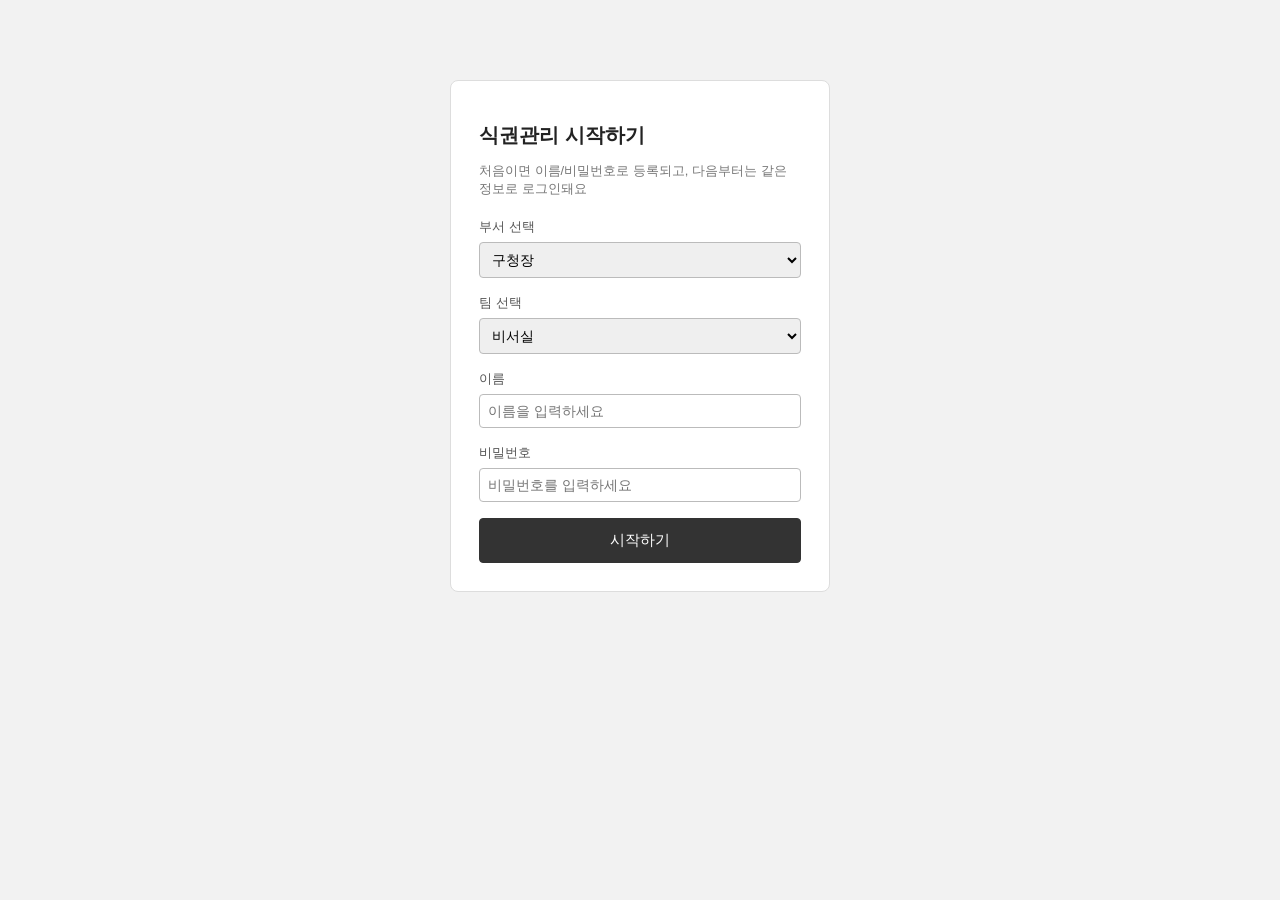
==== commit db6c4c80: "Add files via upload" ====
--- a/index.html
+++ b/index.html
@@ -4,7 +4,7 @@
 <meta charset="UTF-8">
 <meta name="viewport" content="width=device-width, initial-scale=1.0">
 <title>식권관리 프로토타입</title>
-<link rel="stylesheet" href="css/style.css?v=12">
+<link rel="stylesheet" href="css/style.css">
 <script src="https://cdn.jsdelivr.net/npm/exceljs@4.4.0/dist/exceljs.min.js"></script>
 
 <!-- Firebase SDK (compat 버전 - 빌드도구 없이 <script>만으로 사용 가능) -->
@@ -41,7 +41,6 @@
     </div>
 
     <button class="primary" id="loginBtn">시작하기</button>
-    <p class="muted" style="text-align:center; margin-top:12px;">문의: 최병주</p>
   </div>
 </div>
 
@@ -67,8 +66,6 @@
 
       <div class="cal-grid" id="calGrid"></div>
 
-      <div id="myMonthSummary"></div>
-
       <div class="entry-panel" id="entryPanel" style="display:none;">
         <h3 id="entryDateLabel">8월 7일 (금) 식권 사용</h3>
         <div class="total-note" id="entryTotalNote">이 날 입력: 0건</div>
@@ -77,36 +74,10 @@
       </div>
     </div>
 
-    <div class="restaurant-panel" id="restaurantPanel">
+    <div class="restaurant-panel">
       <h3>식당 목록 · 클릭해서 추가</h3>
       <input type="text" id="restaurantSearch" placeholder="식당 이름/동네 검색..." style="width:100%; margin-bottom:10px;">
       <div id="restaurantList"></div>
-    </div>
-  </div>
-</div>
-
-<!-- =================== 모바일: 날짜 클릭 시 통합 모달 (조회+추가+수정+삭제) =================== -->
-<div id="dayModalOverlay" class="modal-overlay" style="display:none;">
-  <div class="modal-box">
-    <h3 id="dayModalTitle">8월 7일 (금)</h3>
-    <p class="muted" id="dayModalTotalNote" style="margin-bottom:10px;">이 날 입력: 0건</p>
-
-    <div id="dayModalEntryList" style="margin-bottom:14px;"></div>
-
-    <div style="border-top:1px solid #eee; padding-top:12px;">
-      <p style="font-size:13px; font-weight:500; margin-bottom:8px;">식권 추가</p>
-      <div class="form-row" style="margin-bottom:8px;">
-        <select id="dayAddRestaurantSelect" style="flex:1; min-width:0;"></select>
-        <input type="number" id="dayAddCountInput" placeholder="장수" min="1" style="width:70px;">
-      </div>
-      <label style="display:flex; align-items:center; gap:8px; font-size:13px; margin-bottom:12px;">
-        <input type="checkbox" id="dayAddSpecialCheck"> 비상근무 특별식권 (월 한도 예외)
-      </label>
-      <button class="primary" id="dayAddEntryBtn" style="width:100%;">추가</button>
-    </div>
-
-    <div style="display:flex; justify-content:flex-end; margin-top:14px;">
-      <button id="dayModalCloseBtn">닫기</button>
     </div>
   </div>
 </div>
@@ -189,13 +160,11 @@
     </div>
   </div>
 
-  <div class="table-scroll">
-    <table id="adminTable">
-      <thead id="adminTableHead"></thead>
-      <tbody id="adminTableBody"></tbody>
-      <tfoot id="adminTableFoot"></tfoot>
-    </table>
-  </div>
+  <table id="adminTable">
+    <thead id="adminTableHead"></thead>
+    <tbody id="adminTableBody"></tbody>
+    <tfoot id="adminTableFoot"></tfoot>
+  </table>
   <p class="muted" id="adminFootNote" style="margin-top:10px;">※ 비상근무 특별식권, 기억안남 항목도 장수에 합산되어 있습니다. 식당명을 클릭하면 결제 QR을 볼 수 있어요.</p>
 </div>
 
@@ -211,19 +180,6 @@
     </div>
 
     <div id="memberEntryList" style="max-height:280px; overflow-y:auto; margin-top:10px;"></div>
-
-    <div style="margin-top:14px; padding-top:14px; border-top:1px solid #eee;">
-      <p style="font-size:13px; font-weight:500; margin-bottom:8px;">새 식권 추가</p>
-      <div class="form-row" style="flex-wrap:wrap; margin-bottom:8px;">
-        <input type="date" id="memberAddDateInput">
-        <select id="memberAddRestaurantSelect" style="flex:1; min-width:140px;"></select>
-        <input type="number" id="memberAddCountInput" placeholder="장수" min="1" style="width:70px;">
-      </div>
-      <label style="display:flex; align-items:center; gap:6px; font-size:13px; margin-bottom:10px;">
-        <input type="checkbox" id="memberAddSpecialCheck"> 비상근무 특별식권 (월 한도 예외)
-      </label>
-      <button class="primary" id="memberAddEntryBtn">추가</button>
-    </div>
 
     <div style="display:flex; justify-content:flex-end; margin-top:14px;">
       <button id="memberEditCloseBtn">닫기</button>
@@ -312,7 +268,7 @@
 
 
 <script src="js/firebase-init.js"></script>
-<script src="js/data.js?v=12"></script>
-<script src="js/app.js?v=12"></script>
+<script src="js/data.js"></script>
+<script src="js/app.js"></script>
 </body>
 </html>
--- a/css/style.css
+++ b/css/style.css
@@ -1,381 +1,191 @@
-/* =========================================================
-   식권관리 · Apple-esque redesign
-   Soft Structuralism: quiet off-white surfaces, SF-style blue
-   accent, generous air, physical/tactile cards, spring motion.
-   ========================================================= */
+  * { box-sizing: border-box; }
+  body {
+    font-family: -apple-system, "Malgun Gothic", sans-serif;
+    background: #f2f2f2;
+    margin: 0;
+    color: #222;
+  }
+  .screen { display: none; max-width: 900px; margin: 0 auto; padding: 20px; }
+  .screen.active { display: block; }
 
-:root {
-  --bg: #f5f5f7;
-  --surface: #ffffff;
-  --ink: #1d1d1f;
-  --ink-soft: #48484a;
-  --ink-muted: #6e6e73;
-  --ink-faint: #98989d;
+  h1 { font-size: 20px; margin-bottom: 4px; }
+  .muted { color: #777; font-size: 13px; margin-bottom: 20px; }
+  button {
+    cursor: pointer; border: 1px solid #999; background: #fff;
+    padding: 8px 14px; border-radius: 4px; font-size: 14px;
+  }
+  button.primary { background: #333; color: #fff; border-color: #333; }
+  button:disabled { opacity: 0.4; cursor: not-allowed; }
+  select, input[type=text], input[type=number], input[type=password] {
+    padding: 8px; border: 1px solid #bbb; border-radius: 4px; font-size: 14px;
+  }
+  .topbar {
+    display: flex; justify-content: space-between; align-items: center;
+    margin-bottom: 16px; padding-bottom: 12px; border-bottom: 1px solid #ddd;
+  }
+  .topbar .who { font-size: 13px; color: #555; }
+  .topbar .who b { color: #000; }
 
-  --accent: #0071e3;
-  --accent-hover: #0077ed;
-  --accent-press: #005fc4;
-  --accent-soft: rgba(0, 113, 227, 0.08);
-  --accent-ring: rgba(0, 113, 227, 0.16);
+  /* ---- 로그인 ---- */
+  .login-box {
+    max-width: 380px; margin: 60px auto; background: #fff; padding: 28px;
+    border: 1px solid #ddd; border-radius: 8px;
+  }
+  .field { margin-bottom: 16px; }
+  .field label { display: block; font-size: 13px; color: #555; margin-bottom: 6px; }
+  .radio-group { display: flex; gap: 16px; margin-bottom: 16px; }
+  .radio-group label { font-size: 14px; display: flex; align-items: center; gap: 6px; cursor: pointer; }
+  .field select, .field input { width: 100%; }
+  .checkbox-row { display: flex; align-items: center; gap: 8px; margin-bottom: 20px; font-size: 13px; }
+  .login-box button.primary { width: 100%; padding: 12px; font-size: 15px; }
+  .babjang-limit-note { font-size: 12px; color: #c0392b; margin-top: 4px; display: none; }
 
-  --amber-bg: #fdf3e2;
-  --amber-ink: #9a6300;
-  --red: #d70015;
-  --red-soft: rgba(215, 0, 21, 0.08);
+  /* ---- 메인 ---- */
+  .main-layout { display: flex; gap: 24px; align-items: flex-start; }
+  .calendar-panel { flex: 2; }
+  .restaurant-panel { flex: 1; background: #fff; border: 1px solid #ddd; border-radius: 6px; padding: 14px; position: sticky; top: 20px; }
+  .cal-header { display: flex; justify-content: space-between; align-items: center; margin-bottom: 12px; }
+  .cal-header .month-label { font-size: 17px; font-weight: bold; }
+  .cal-grid { display: grid; grid-template-columns: repeat(7, 1fr); gap: 4px; }
+  .cal-dow { text-align: center; font-size: 12px; color: #888; padding: 4px 0; }
+  .cal-cell {
+    background: #fff; border: 1px solid #e0e0e0; border-radius: 4px;
+    min-height: 64px; padding: 6px; cursor: pointer; position: relative;
+  }
+  .cal-cell.empty { background: transparent; border: none; cursor: default; }
+  .cal-cell:hover:not(.empty) { border-color: #333; }
+  .cal-cell .date-num { font-size: 12px; color: #555; }
+  .cal-cell.selected { outline: 2px solid #333; }
+  .cal-cell .day-summary {
+    margin-top: 6px; font-size: 11px; background: #eef; color: #334;
+    border-radius: 3px; padding: 2px 4px; display: inline-block;
+  }
+  .cal-cell .has-special { background: #fff3d6; color: #8a5a00; }
 
-  --border: rgba(0, 0, 0, 0.08);
-  --border-soft: rgba(0, 0, 0, 0.06);
-  --hairline: rgba(0, 0, 0, 0.07);
+  .monthly-gauge { font-size: 12px; color: #555; margin: 10px 0 16px; padding: 8px 10px; background: #fff; border: 1px solid #ddd; border-radius: 4px; }
+  .monthly-gauge .bar-bg { background: #eee; height: 6px; border-radius: 3px; margin-top: 6px; overflow: hidden; }
+  .monthly-gauge .bar-fill { height: 100%; background: #333; }
+  .monthly-gauge .bar-fill.over { background: #c0392b; }
 
-  --shadow-xs: 0 1px 2px rgba(0, 0, 0, 0.04);
-  --shadow-sm: 0 2px 8px rgba(0, 0, 0, 0.05), 0 1px 2px rgba(0, 0, 0, 0.04);
-  --shadow-md: 0 10px 30px -8px rgba(0, 0, 0, 0.12), 0 2px 6px rgba(0, 0, 0, 0.04);
-  --shadow-lg: 0 24px 70px -16px rgba(0, 0, 0, 0.22), 0 4px 14px rgba(0, 0, 0, 0.06);
+  .restaurant-panel h3 { font-size: 14px; margin-bottom: 10px; }
+  .r-item {
+    padding: 9px 8px; border-bottom: 1px solid #eee; font-size: 13px;
+    display: flex; justify-content: space-between; cursor: pointer; border-radius: 4px;
+  }
+  .r-item:hover { background: #f7f7f7; }
+  .r-item.selected { background: #333; color: #fff; }
+  .r-item.selected .r-dong { color: #ccc; }
+  .r-item .r-dong { color: #999; font-size: 11px; }
+  .r-item.unknown-item { font-style: italic; color: #777; margin-top: 6px; border-top: 1px dashed #ccc; padding-top: 10px; }
+  .r-item.unknown-item.selected { color: #fff; }
 
-  --r-sm: 10px;
-  --r-md: 16px;
-  --r-lg: 22px;
-  --r-pill: 999px;
+  /* ---- 입력 패널 ---- */
+  .entry-panel { margin-top: 18px; background: #fff; border: 1px solid #ddd; border-radius: 6px; padding: 16px; }
+  .entry-panel h3 { font-size: 15px; margin-bottom: 4px; }
+  .entry-panel .total-note { font-size: 12px; color: #666; margin-bottom: 12px; }
+  .entry-panel .total-note.warn { color: #c0392b; font-weight: bold; }
+  .entry-row { display: flex; justify-content: space-between; align-items: center; padding: 8px 0; border-bottom: 1px dashed #eee; font-size: 13px; }
+  .entry-row .r-name { font-weight: 500; }
+  .entry-row .tag { font-size: 10px; background: #fdf0d5; color: #8a5a00; padding: 1px 6px; border-radius: 8px; margin-left: 6px; }
+  .entry-row .actions button { padding: 3px 8px; font-size: 12px; margin-left: 4px; }
 
-  --ease: cubic-bezier(0.32, 0.72, 0, 1);
-  --ease-soft: cubic-bezier(0.22, 1, 0.36, 1);
-}
+  .add-entry-form { margin-top: 14px; border-top: 1px solid #eee; padding-top: 14px; }
+  .selected-restaurant-display { font-size: 13px; margin-bottom: 10px; padding: 8px 10px; background: #f7f7f7; border-radius: 4px; }
+  .selected-restaurant-display b { color: #000; }
+  .form-row { display: flex; gap: 10px; align-items: center; flex-wrap: wrap; margin-bottom: 10px; }
+  .option-row { display: flex; gap: 16px; font-size: 13px; margin-bottom: 10px; }
+  .option-row label { display: flex; align-items: center; gap: 5px; cursor: pointer; }
 
-* { box-sizing: border-box; }
+  /* ---- 밥장 관리 ---- */
+  .admin-controls { display: flex; justify-content: space-between; align-items: center; margin-bottom: 16px; }
+  table { width: 100%; border-collapse: collapse; background: #fff; }
+  th, td { border: 1px solid #ddd; padding: 8px 10px; font-size: 13px; text-align: left; }
+  th { background: #f7f7f7; }
+  tfoot td { font-weight: bold; background: #fafafa; }
+  .badge-special { font-size: 10px; background: #fdf0d5; color: #8a5a00; padding: 2px 6px; border-radius: 8px; }
+  .badge-unknown { font-size: 10px; background: #eee; color: #666; padding: 2px 6px; border-radius: 8px; }
 
-html { -webkit-text-size-adjust: 100%; }
+  .checklist-box {
+    border: 1px solid #ddd; border-radius: 4px; padding: 10px 12px;
+    max-height: 220px; overflow-y: auto; background: #fafafa;
+  }
+  .checklist-box .checklist-grid {
+    display: grid; grid-template-columns: repeat(auto-fill, minmax(190px, 1fr)); gap: 4px 10px;
+  }
+  .checklist-item {
+    display: flex; align-items: center; justify-content: space-between; gap: 4px;
+    border-radius: 3px;
+  }
+  .checklist-item label {
+    display: flex; align-items: center; gap: 7px; font-size: 13px;
+    padding: 5px 4px; flex: 1; min-width: 0; white-space: nowrap; overflow: hidden; text-overflow: ellipsis;
+  }
+  .checklist-item:hover { background: #eee; }
+  .restaurant-delete-btn {
+    border: none; background: transparent; color: #bbb; font-size: 13px;
+    cursor: pointer; padding: 2px 6px; line-height: 1; flex-shrink: 0;
+  }
+  .restaurant-delete-btn:hover { color: #c0392b; }
 
-body {
-  font-family: "Pretendard Variable", Pretendard, -apple-system, BlinkMacSystemFont,
-    "SF Pro Text", "Malgun Gothic", sans-serif;
-  font-feature-settings: "tnum" 1;
-  background: var(--bg);
-  background-image:
-    radial-gradient(900px 420px at 10% -10%, rgba(0, 113, 227, 0.05), transparent 60%),
-    radial-gradient(700px 380px at 100% 0%, rgba(0, 113, 227, 0.035), transparent 55%);
-  background-attachment: fixed;
-  margin: 0;
-  color: var(--ink);
-  -webkit-font-smoothing: antialiased;
-  line-height: 1.5;
-  letter-spacing: -0.011em;
-}
+  .modal-overlay {
+    position: fixed; inset: 0; background: rgba(0,0,0,0.45);
+    display: flex; align-items: center; justify-content: center; z-index: 100;
+  }
+  .modal-box {
+    background: #fff; border-radius: 8px; padding: 22px; width: 320px; max-width: 90vw;
+  }
+  .modal-box h3 { font-size: 16px; margin-bottom: 2px; }
 
-.screen { display: none; max-width: 960px; margin: 0 auto; padding: 32px 24px 64px; }
-.screen.active { display: block; animation: screenIn 0.5s var(--ease-soft) both; }
-
-@keyframes screenIn {
-  from { opacity: 0; transform: translateY(10px); }
-  to { opacity: 1; transform: translateY(0); }
-}
-
-h1 {
-  font-size: 26px; font-weight: 700; letter-spacing: -0.02em;
-  margin: 0 0 6px; color: var(--ink);
-}
-h3 { font-weight: 650; letter-spacing: -0.012em; color: var(--ink); margin: 0 0 10px; font-size: 16px; }
-.muted { color: var(--ink-muted); font-size: 13px; margin-bottom: 20px; line-height: 1.55; }
-
-/* ---- 버튼 ---- */
-button {
-  cursor: pointer;
-  border: 1px solid var(--border);
-  background: var(--surface);
-  color: var(--ink);
-  padding: 9px 16px;
-  border-radius: var(--r-pill);
-  font-size: 13.5px;
-  font-weight: 560;
-  font-family: inherit;
-  box-shadow: var(--shadow-xs);
-  transition: transform 0.35s var(--ease), box-shadow 0.35s var(--ease),
-    background-color 0.25s var(--ease), border-color 0.25s var(--ease), opacity 0.25s var(--ease);
-  -webkit-tap-highlight-color: transparent;
-}
-button:hover { border-color: var(--border); box-shadow: var(--shadow-sm); transform: translateY(-1px); }
-button:active { transform: translateY(0) scale(0.97); box-shadow: var(--shadow-xs); }
-button.primary {
-  background: var(--accent); color: #fff; border-color: var(--accent);
-  box-shadow: 0 1px 2px rgba(0, 113, 227, 0.25), 0 6px 16px -6px rgba(0, 113, 227, 0.5);
-}
-button.primary:hover { background: var(--accent-hover); border-color: var(--accent-hover); box-shadow: 0 1px 2px rgba(0,113,227,0.3), 0 10px 22px -6px rgba(0,113,227,0.55); }
-button.primary:active { background: var(--accent-press); }
-button:disabled { opacity: 0.38; cursor: not-allowed; transform: none; box-shadow: none; }
-
-/* ---- 입력 요소 ---- */
-select, input[type=text], input[type=number], input[type=password],
-input[type=date], input[type=file], textarea {
-  padding: 10px 13px;
-  border: 1px solid var(--border);
-  border-radius: var(--r-sm);
-  font-size: 14px;
-  font-family: inherit;
-  background: var(--surface);
-  color: var(--ink);
-  transition: border-color 0.25s var(--ease), box-shadow 0.25s var(--ease);
-}
-textarea { line-height: 1.5; }
-select:focus, input:focus, textarea:focus {
-  outline: none; border-color: var(--accent);
-  box-shadow: 0 0 0 4px var(--accent-ring);
-}
-input[type=file] { padding: 8px 10px; font-size: 13px; }
-input[type=checkbox] { accent-color: var(--accent); width: 15px; height: 15px; cursor: pointer; }
-
-/* ---- 상단 바 (floating island) ---- */
-.topbar {
-  display: flex; justify-content: space-between; align-items: center;
-  gap: 12px; flex-wrap: wrap;
-  margin-bottom: 24px; padding: 12px 18px;
-  background: rgba(255, 255, 255, 0.72);
-  backdrop-filter: blur(20px) saturate(180%);
-  -webkit-backdrop-filter: blur(20px) saturate(180%);
-  border: 1px solid var(--border-soft);
-  border-radius: var(--r-pill);
-  box-shadow: var(--shadow-sm);
-  position: sticky; top: 12px; z-index: 30;
-}
-.topbar .who { font-size: 12.5px; color: var(--ink-muted); }
-.topbar .who b { color: var(--ink); font-weight: 650; }
-.topbar > div:last-child { display: flex; gap: 8px; flex-wrap: wrap; }
-.topbar button { padding: 7px 14px; font-size: 13px; }
-
-/* ---- 로그인 ---- */
-.login-box {
-  max-width: 400px; margin: 72px auto; position: relative;
-  background: var(--surface);
-  padding: 40px 34px 34px;
-  border-radius: var(--r-lg);
-  box-shadow: var(--shadow-lg), inset 0 1px 0 rgba(255, 255, 255, 0.6);
-  border: 1px solid var(--border-soft);
-  animation: cardRise 0.6s var(--ease-soft) both;
-}
-.login-box::before {
-  content: ""; position: absolute; inset: -9px; z-index: -1;
-  border-radius: calc(var(--r-lg) + 9px);
-  background: linear-gradient(180deg, rgba(255,255,255,0.5), rgba(0,0,0,0.015));
-  border: 1px solid rgba(0, 0, 0, 0.045);
-}
-@keyframes cardRise {
-  from { opacity: 0; transform: translateY(16px) scale(0.985); }
-  to { opacity: 1; transform: translateY(0) scale(1); }
-}
-.field { margin-bottom: 18px; }
-.field label { display: block; font-size: 12.5px; font-weight: 600; color: var(--ink-muted); margin-bottom: 7px; letter-spacing: -0.005em; }
-.radio-group { display: flex; gap: 16px; margin-bottom: 16px; }
-.radio-group label { font-size: 14px; display: flex; align-items: center; gap: 6px; cursor: pointer; }
-.field select, .field input { width: 100%; }
-.checkbox-row { display: flex; align-items: center; gap: 8px; margin-bottom: 20px; font-size: 13px; }
-.login-box button.primary { width: 100%; padding: 13px; font-size: 15px; margin-top: 6px; }
-.babjang-limit-note { font-size: 12px; color: var(--red); margin-top: 4px; display: none; }
-
-/* ---- 메인 레이아웃 ---- */
-.main-layout { display: flex; gap: 24px; align-items: flex-start; }
-.calendar-panel { flex: 2; }
-@media (min-width: 701px) {
-  .calendar-panel { display: flex; flex-direction: column; }
-  .calendar-panel .cal-header { order: 1; }
-  .calendar-panel .monthly-gauge { order: 2; }
-  .calendar-panel .cal-grid { order: 3; }
-  .calendar-panel .entry-panel { order: 4; margin-top: 18px; }
-  .calendar-panel #myMonthSummary { order: 5; margin-top: 18px; }
-}
-.restaurant-panel {
-  flex: 1; background: var(--surface);
-  border: 1px solid var(--border-soft); border-radius: var(--r-lg);
-  padding: 18px; position: sticky; top: 84px;
-  box-shadow: var(--shadow-sm);
-}
-.cal-header { display: flex; justify-content: space-between; align-items: center; margin-bottom: 16px; padding: 0 2px; }
-.cal-header .month-label { font-size: 18px; font-weight: 700; letter-spacing: -0.015em; }
-.cal-header button { padding: 7px 13px; font-size: 12.5px; }
-
-.cal-grid { display: grid; grid-template-columns: repeat(7, 1fr); gap: 6px; }
-.cal-dow { text-align: center; font-size: 11.5px; font-weight: 600; color: var(--ink-faint); padding: 4px 0 8px; text-transform: uppercase; letter-spacing: 0.03em; }
-.cal-cell {
-  background: var(--surface); border: 1px solid var(--border-soft); border-radius: 13px;
-  min-height: 68px; padding: 8px; cursor: pointer; position: relative;
-  transition: transform 0.35s var(--ease), box-shadow 0.35s var(--ease), border-color 0.25s var(--ease);
-}
-.cal-cell.empty { background: transparent; border: none; cursor: default; box-shadow: none; }
-.cal-cell:hover:not(.empty) { border-color: rgba(0,0,0,0.14); box-shadow: var(--shadow-sm); transform: translateY(-1px); }
-.cal-cell .date-num { font-size: 12px; color: var(--ink-muted); font-weight: 600; }
-.cal-cell.selected {
-  border-color: var(--accent);
-  box-shadow: 0 0 0 3px var(--accent-ring), var(--shadow-sm);
-}
-.cal-cell .day-summary {
-  margin-top: 7px; font-size: 10.5px; font-weight: 600; background: var(--accent-soft); color: var(--accent);
-  border-radius: var(--r-pill); padding: 2.5px 7px; display: inline-block;
-}
-.cal-cell .has-special { background: var(--amber-bg); color: var(--amber-ink); }
-
-.monthly-gauge {
-  font-size: 12.5px; color: var(--ink-muted); margin: 12px 0 18px; padding: 12px 14px;
-  background: var(--surface); border: 1px solid var(--border-soft); border-radius: var(--r-md);
-  box-shadow: var(--shadow-xs);
-}
-.monthly-gauge .bar-bg { background: rgba(0,0,0,0.06); height: 7px; border-radius: var(--r-pill); margin-top: 8px; overflow: hidden; }
-.monthly-gauge .bar-fill { height: 100%; background: var(--accent); border-radius: var(--r-pill); transition: width 0.5s var(--ease-soft); }
-.monthly-gauge .bar-fill.over { background: var(--red); }
-
-.restaurant-panel h3 { font-size: 14.5px; margin-bottom: 12px; }
-.r-item {
-  padding: 11px 11px; border-bottom: 1px solid var(--hairline); font-size: 13.5px;
-  display: flex; justify-content: space-between; cursor: pointer; border-radius: 10px;
-  transition: background-color 0.25s var(--ease), transform 0.25s var(--ease);
-}
-.r-item:hover { background: rgba(0,0,0,0.035); transform: translateX(1px); }
-.r-item.selected { background: var(--accent); color: #fff; box-shadow: var(--shadow-sm); }
-.r-item.selected .r-dong { color: rgba(255,255,255,0.75); }
-.r-item .r-dong { color: var(--ink-faint); font-size: 11px; }
-.r-item.unknown-item { font-style: italic; color: var(--ink-muted); margin-top: 8px; border-top: 1px dashed var(--border); padding-top: 12px; }
-.r-item.unknown-item.selected { color: #fff; }
-
-/* ---- 입력 패널 ---- */
-.entry-panel {
-  margin-top: 20px; background: var(--surface); border: 1px solid var(--border-soft);
-  border-radius: var(--r-lg); padding: 20px;
-  box-shadow: var(--shadow-sm);
-  animation: cardRise 0.4s var(--ease-soft) both;
-}
-.entry-panel h3 { font-size: 15.5px; margin-bottom: 4px; }
-.entry-panel .total-note { font-size: 12px; color: var(--ink-muted); margin-bottom: 14px; }
-.entry-panel .total-note.warn { color: var(--red); font-weight: 700; }
-.entry-row { display: flex; justify-content: space-between; align-items: center; padding: 10px 2px; border-bottom: 1px dashed var(--hairline); font-size: 13.5px; }
-.entry-row .r-name { font-weight: 600; }
-.entry-row .tag { font-size: 10px; font-weight: 700; background: var(--amber-bg); color: var(--amber-ink); padding: 2px 8px; border-radius: var(--r-pill); margin-left: 6px; }
-.entry-row .actions button { padding: 4px 10px; font-size: 11.5px; margin-left: 4px; }
-
-.add-entry-form { margin-top: 16px; border-top: 1px solid var(--hairline); padding-top: 16px; }
-.selected-restaurant-display { font-size: 13px; margin-bottom: 12px; padding: 10px 12px; background: var(--accent-soft); border-radius: var(--r-sm); }
-.selected-restaurant-display b { color: var(--accent); }
-.form-row { display: flex; gap: 10px; align-items: center; flex-wrap: wrap; margin-bottom: 10px; }
-.option-row { display: flex; gap: 16px; font-size: 13px; margin-bottom: 10px; }
-.option-row label { display: flex; align-items: center; gap: 5px; cursor: pointer; }
-
-/* ---- 범용 카드 (밥장 관리 등 인라인 블록 대체) ---- */
-.card {
-  background: var(--surface);
-  border: 1px solid var(--border-soft);
-  border-radius: var(--r-lg);
-  padding: 22px 24px;
-  margin-bottom: 26px;
-  box-shadow: var(--shadow-sm);
-}
-
-/* ---- 밥장 관리 ---- */
-.admin-controls { display: flex; justify-content: space-between; align-items: center; margin-bottom: 20px; flex-wrap: wrap; gap: 12px; }
-table { width: 100%; border-collapse: separate; border-spacing: 0; background: var(--surface); border-radius: var(--r-md); overflow: hidden; border: 1px solid var(--border-soft); }
-th, td { border-bottom: 1px solid var(--hairline); border-right: 1px solid var(--hairline); padding: 10px 12px; font-size: 12.5px; text-align: left; }
-th:last-child, td:last-child { border-right: none; }
-th { background: rgba(0,0,0,0.025); font-weight: 650; color: var(--ink-soft); position: sticky; top: 0; }
-tbody tr:hover td { background: rgba(0, 113, 227, 0.035); }
-tfoot td { font-weight: 700; background: rgba(0,0,0,0.02); }
-.badge-special { font-size: 10px; font-weight: 700; background: var(--amber-bg); color: var(--amber-ink); padding: 2.5px 8px; border-radius: var(--r-pill); }
-.badge-unknown { font-size: 10px; font-weight: 700; background: rgba(0,0,0,0.06); color: var(--ink-muted); padding: 2.5px 8px; border-radius: var(--r-pill); }
-
-.checklist-box {
-  border: 1px solid var(--border-soft); border-radius: var(--r-md); padding: 12px 14px;
-  max-height: 230px; overflow-y: auto; background: rgba(0,0,0,0.015);
-}
-.checklist-box .checklist-grid {
-  display: grid; grid-template-columns: repeat(auto-fill, minmax(190px, 1fr)); gap: 4px 10px;
-}
-.checklist-item {
-  display: flex; align-items: center; justify-content: space-between; gap: 4px;
-  border-radius: 8px;
-}
-.checklist-item label {
-  display: flex; align-items: center; gap: 8px; font-size: 13px;
-  padding: 6px 6px; flex: 1; min-width: 0; white-space: nowrap; overflow: hidden; text-overflow: ellipsis;
-}
-.checklist-item:hover { background: rgba(0,0,0,0.045); }
-.restaurant-delete-btn {
-  border: none; background: transparent; color: var(--ink-faint); font-size: 14px;
-  cursor: pointer; padding: 2px 7px; line-height: 1; flex-shrink: 0; border-radius: 6px;
-  transition: color 0.2s var(--ease), background-color 0.2s var(--ease);
-}
-.restaurant-delete-btn:hover { color: var(--red); background: var(--red-soft); }
-
-/* ---- 모달 ---- */
-.modal-overlay {
-  position: fixed; inset: 0; background: rgba(20, 20, 22, 0.42);
-  backdrop-filter: blur(6px); -webkit-backdrop-filter: blur(6px);
-  display: flex; align-items: center; justify-content: center; z-index: 100;
-  animation: overlayFade 0.35s var(--ease-soft) both;
-  padding: 20px;
-}
-@keyframes overlayFade { from { opacity: 0; } to { opacity: 1; } }
-.modal-box {
-  background: var(--surface); border-radius: var(--r-lg); padding: 24px; width: 340px; max-width: 90vw;
-  box-shadow: var(--shadow-lg);
-  animation: modalPop 0.4s var(--ease-soft) both;
-}
-@keyframes modalPop {
-  from { opacity: 0; transform: translateY(14px) scale(0.96); }
-  to { opacity: 1; transform: translateY(0) scale(1); }
-}
-.modal-box h3 { font-size: 17px; margin-bottom: 2px; }
-
-.qr-crop-wrap { position: relative; display: inline-block; max-width: 100%; }
-.qr-crop-wrap canvas { display: block; cursor: crosshair; max-width: 100%; border: 1px solid var(--border); border-radius: 10px; }
-.qr-crop-selection {
-  position: absolute; display: none; border: 2px dashed var(--accent);
-  background: rgba(0, 113, 227, 0.14); pointer-events: none; border-radius: 4px;
-}
-
-.table-scroll { width: 100%; overflow-x: auto; -webkit-overflow-scrolling: touch; border-radius: var(--r-md); }
-
-/* ---- 일관성 있게 인라인 하드코딩 구분선/이미지 보정 ---- */
-[style*="border-top:1px solid #eee"] { border-top: 1px solid var(--hairline) !important; }
-#qrPreviewImg { border: 1px solid var(--border) !important; border-radius: var(--r-sm) !important; }
-
-/* ==================== 모바일 반응형 ==================== */
-@media (max-width: 700px) {
-  .screen { padding: 16px 0 48px; }
-
-  .login-box { margin: 28px 14px; padding: 30px 24px 26px; max-width: calc(100% - 28px); }
-
-  .topbar {
-    flex-wrap: wrap; gap: 8px; align-items: flex-start;
-    margin: 0 12px 18px; padding: 12px 14px;
-    border-radius: var(--r-md);
-    position: static;
-  }
-  .topbar > div { display: flex; flex-wrap: wrap; gap: 6px; }
-  .topbar button { padding: 7px 11px; font-size: 12.5px; }
-
-  .main-layout { flex-direction: column; gap: 0; }
-  .calendar-panel { flex: 1 1 100%; width: 100%; max-width: 100%; }
-  .restaurant-panel {
-    display: none !important;
-    margin: 0; padding: 0; height: 0; min-height: 0;
-    flex: 0 0 0; overflow: hidden; border: none; box-shadow: none;
+  .qr-crop-wrap { position: relative; display: inline-block; max-width: 100%; }
+  .qr-crop-wrap canvas { display: block; cursor: crosshair; max-width: 100%; border: 1px solid #ccc; }
+  .qr-crop-selection {
+    position: absolute; display: none; border: 2px dashed #c0392b;
+    background: rgba(192,57,43,0.15); pointer-events: none;
   }
 
-  .cal-header { padding: 0 14px; }
-  .cal-header .month-label { font-size: 15.5px; }
-  .monthly-gauge { margin-left: 12px; margin-right: 12px; border-radius: var(--r-sm); }
-  .cal-grid { gap: 3px; margin-left: 12px; margin-right: 12px; }
-  .cal-cell { min-height: 48px; padding: 5px; border-radius: 10px; }
-  .cal-cell .date-num { font-size: 11px; }
-  .cal-cell .day-summary { font-size: 9.5px; padding: 2px 5px; }
+  .table-scroll { width: 100%; overflow-x: auto; -webkit-overflow-scrolling: touch; }
 
-  #myMonthSummary { padding: 0 14px; }
-  .entry-panel { margin-left: 12px; margin-right: 12px; border-radius: var(--r-md); }
+  /* ==================== 모바일 반응형 ==================== */
+  @media (max-width: 700px) {
+    .screen { padding: 12px 0; } /* 좌우 여백 제거 - 모든 요소가 화면 폭을 그대로 씀 */
 
-  .admin-controls { flex-wrap: wrap; gap: 10px; align-items: flex-start; padding: 0 14px; }
-  .card { margin-left: 12px; margin-right: 12px; padding: 18px; border-radius: var(--r-md); width: auto; }
-  #screen-admin > .table-scroll,
-  #screen-admin > .muted#adminFootNote { margin-left: 12px; margin-right: 12px; }
+    .login-box { margin: 24px 0; padding: 20px; max-width: 100%; }
 
-  th, td { padding: 7px 9px; font-size: 11.5px; }
+    .topbar {
+      flex-wrap: wrap; gap: 8px; align-items: flex-start;
+      padding: 0 12px 12px;
+    }
+    .topbar > div { display: flex; flex-wrap: wrap; gap: 6px; }
+    .topbar button { padding: 7px 10px; font-size: 13px; }
 
-  .modal-box { padding: 18px; width: 92vw; max-height: 85vh; overflow-y: auto; border-radius: var(--r-md); }
+    /* 달력 + 식당목록을 세로로 쌓음 (gap을 0으로 두고 필요한 여백은 각 카드가 자체 margin으로 처리) */
+    .main-layout { flex-direction: column; gap: 0; }
+    .calendar-panel { flex: 1 1 100%; width: 100%; max-width: 100%; }
+    .restaurant-panel {
+      display: none !important;
+      margin: 0; padding: 0; height: 0; min-height: 0;
+      flex: 0 0 0; overflow: hidden; border: none;
+    } /* 모바일에선 날짜 클릭 모달 안의 드롭박스로 대체 - 자리도 완전히 없앰 */
 
-  .form-row { gap: 6px; }
-  .form-row input, .form-row select, .form-row textarea { flex: 1 1 auto; min-width: 0; }
+    .cal-header { padding: 0 12px; }
+    .cal-header .month-label { font-size: 15px; }
+    .monthly-gauge { margin-left: 12px; margin-right: 12px; }
+    .cal-grid { gap: 2px; margin-left: 12px; margin-right: 12px; }
+    .cal-cell { min-height: 46px; padding: 4px; }
+    .cal-cell .date-num { font-size: 11px; }
+    .cal-cell .day-summary { font-size: 10px; }
 
-  .checklist-box .checklist-grid { grid-template-columns: repeat(auto-fill, minmax(140px, 1fr)); }
-}
+    #myMonthSummary { padding: 0 12px; }
+    .entry-panel { margin-left: 12px; margin-right: 12px; }
+
+    .admin-controls { flex-wrap: wrap; gap: 10px; align-items: flex-start; padding: 0 12px; }
+
+    th, td { padding: 6px 8px; font-size: 12px; }
+
+    .modal-box { padding: 16px; width: 92vw; max-height: 85vh; overflow-y: auto; }
+
+    .form-row { gap: 6px; }
+    .form-row input, .form-row select, .form-row textarea { flex: 1 1 auto; min-width: 0; }
+
+    .checklist-box .checklist-grid { grid-template-columns: repeat(auto-fill, minmax(140px, 1fr)); }
+  }
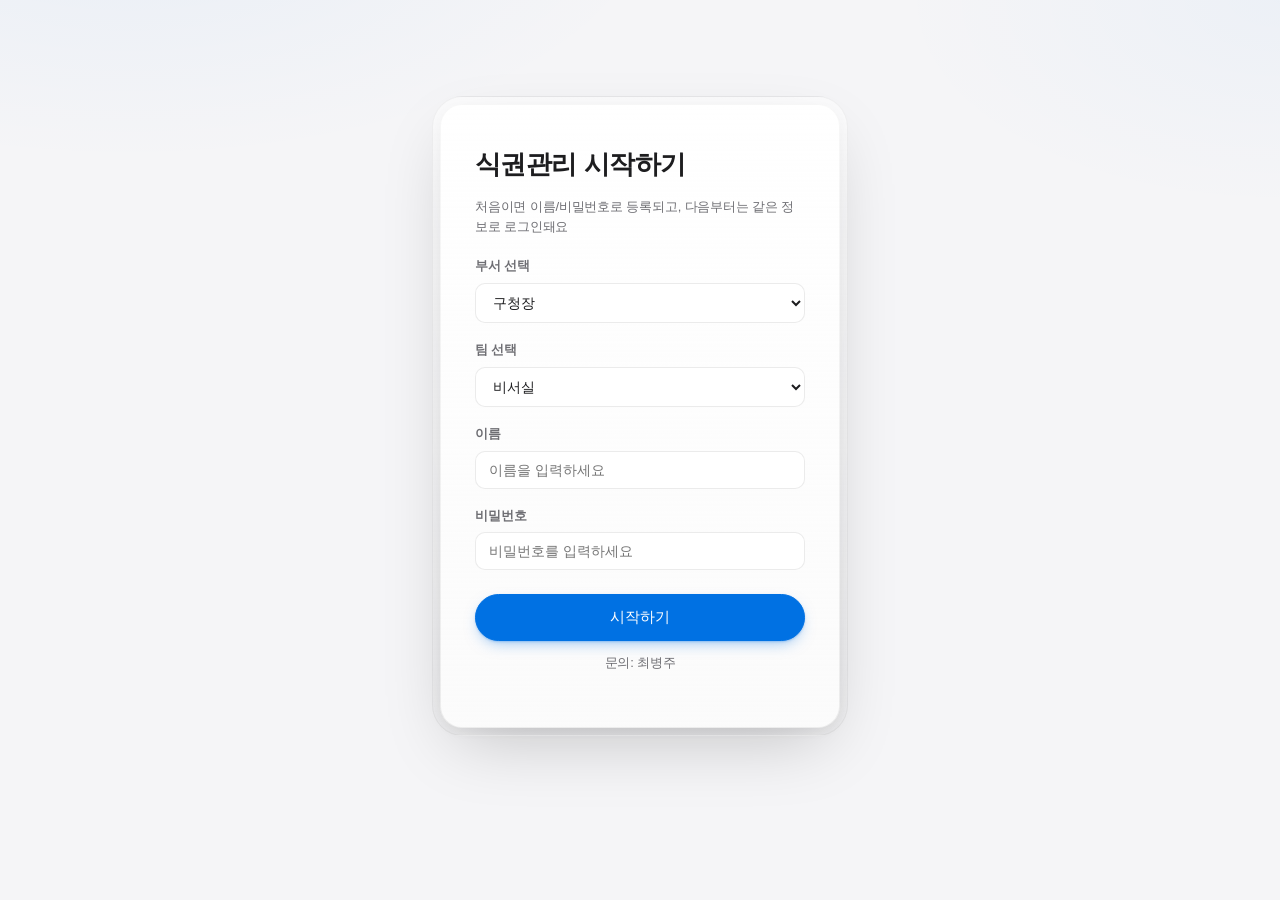
==== commit af39e78d: "Update index.html" ====
--- a/index.html
+++ b/index.html
@@ -3,8 +3,8 @@
 <head>
 <meta charset="UTF-8">
 <meta name="viewport" content="width=device-width, initial-scale=1.0">
-<title>식권관리 프로토타입</title>
-<link rel="stylesheet" href="css/style.css">
+<title>식권관리 홍익밥장</title>
+<link rel="stylesheet" href="css/style.css?v=13">
 <script src="https://cdn.jsdelivr.net/npm/exceljs@4.4.0/dist/exceljs.min.js"></script>
 
 <!-- Firebase SDK (compat 버전 - 빌드도구 없이 <script>만으로 사용 가능) -->
@@ -41,6 +41,7 @@
     </div>
 
     <button class="primary" id="loginBtn">시작하기</button>
+    <p class="muted" style="text-align:center; margin-top:12px;">문의: 최병주</p>
   </div>
 </div>
 
@@ -66,6 +67,8 @@
 
       <div class="cal-grid" id="calGrid"></div>
 
+      <div id="myMonthSummary"></div>
+
       <div class="entry-panel" id="entryPanel" style="display:none;">
         <h3 id="entryDateLabel">8월 7일 (금) 식권 사용</h3>
         <div class="total-note" id="entryTotalNote">이 날 입력: 0건</div>
@@ -74,10 +77,36 @@
       </div>
     </div>
 
-    <div class="restaurant-panel">
+    <div class="restaurant-panel" id="restaurantPanel">
       <h3>식당 목록 · 클릭해서 추가</h3>
       <input type="text" id="restaurantSearch" placeholder="식당 이름/동네 검색..." style="width:100%; margin-bottom:10px;">
       <div id="restaurantList"></div>
+    </div>
+  </div>
+</div>
+
+<!-- =================== 모바일: 날짜 클릭 시 통합 모달 (조회+추가+수정+삭제) =================== -->
+<div id="dayModalOverlay" class="modal-overlay" style="display:none;">
+  <div class="modal-box">
+    <h3 id="dayModalTitle">8월 7일 (금)</h3>
+    <p class="muted" id="dayModalTotalNote" style="margin-bottom:10px;">이 날 입력: 0건</p>
+
+    <div id="dayModalEntryList" style="margin-bottom:14px;"></div>
+
+    <div style="border-top:1px solid #eee; padding-top:12px;">
+      <p style="font-size:13px; font-weight:500; margin-bottom:8px;">식권 추가</p>
+      <div class="form-row" style="margin-bottom:8px;">
+        <select id="dayAddRestaurantSelect" style="flex:1; min-width:0;"></select>
+        <input type="number" id="dayAddCountInput" placeholder="장수" min="1" style="width:70px;">
+      </div>
+      <label style="display:flex; align-items:center; gap:8px; font-size:13px; margin-bottom:12px;">
+        <input type="checkbox" id="dayAddSpecialCheck"> 비상근무 특별식권 (월 한도 예외)
+      </label>
+      <button class="primary" id="dayAddEntryBtn" style="width:100%;">추가</button>
+    </div>
+
+    <div style="display:flex; justify-content:flex-end; margin-top:14px;">
+      <button id="dayModalCloseBtn">닫기</button>
     </div>
   </div>
 </div>
@@ -160,11 +189,13 @@
     </div>
   </div>
 
-  <table id="adminTable">
-    <thead id="adminTableHead"></thead>
-    <tbody id="adminTableBody"></tbody>
-    <tfoot id="adminTableFoot"></tfoot>
-  </table>
+  <div class="table-scroll">
+    <table id="adminTable">
+      <thead id="adminTableHead"></thead>
+      <tbody id="adminTableBody"></tbody>
+      <tfoot id="adminTableFoot"></tfoot>
+    </table>
+  </div>
   <p class="muted" id="adminFootNote" style="margin-top:10px;">※ 비상근무 특별식권, 기억안남 항목도 장수에 합산되어 있습니다. 식당명을 클릭하면 결제 QR을 볼 수 있어요.</p>
 </div>
 
@@ -180,6 +211,19 @@
     </div>
 
     <div id="memberEntryList" style="max-height:280px; overflow-y:auto; margin-top:10px;"></div>
+
+    <div style="margin-top:14px; padding-top:14px; border-top:1px solid #eee;">
+      <p style="font-size:13px; font-weight:500; margin-bottom:8px;">새 식권 추가</p>
+      <div class="form-row" style="flex-wrap:wrap; margin-bottom:8px;">
+        <input type="date" id="memberAddDateInput">
+        <select id="memberAddRestaurantSelect" style="flex:1; min-width:140px;"></select>
+        <input type="number" id="memberAddCountInput" placeholder="장수" min="1" style="width:70px;">
+      </div>
+      <label style="display:flex; align-items:center; gap:6px; font-size:13px; margin-bottom:10px;">
+        <input type="checkbox" id="memberAddSpecialCheck"> 비상근무 특별식권 (월 한도 예외)
+      </label>
+      <button class="primary" id="memberAddEntryBtn">추가</button>
+    </div>
 
     <div style="display:flex; justify-content:flex-end; margin-top:14px;">
       <button id="memberEditCloseBtn">닫기</button>
@@ -268,7 +312,7 @@
 
 
 <script src="js/firebase-init.js"></script>
-<script src="js/data.js"></script>
-<script src="js/app.js"></script>
+<script src="js/data.js?v=13"></script>
+<script src="js/app.js?v=13"></script>
 </body>
 </html>
--- a/css/style.css
+++ b/css/style.css
@@ -1,191 +1,381 @@
-  * { box-sizing: border-box; }
-  body {
-    font-family: -apple-system, "Malgun Gothic", sans-serif;
-    background: #f2f2f2;
-    margin: 0;
-    color: #222;
+/* =========================================================
+   식권관리 · Apple-esque redesign
+   Soft Structuralism: quiet off-white surfaces, SF-style blue
+   accent, generous air, physical/tactile cards, spring motion.
+   ========================================================= */
+
+:root {
+  --bg: #f5f5f7;
+  --surface: #ffffff;
+  --ink: #1d1d1f;
+  --ink-soft: #48484a;
+  --ink-muted: #6e6e73;
+  --ink-faint: #98989d;
+
+  --accent: #0071e3;
+  --accent-hover: #0077ed;
+  --accent-press: #005fc4;
+  --accent-soft: rgba(0, 113, 227, 0.08);
+  --accent-ring: rgba(0, 113, 227, 0.16);
+
+  --amber-bg: #fdf3e2;
+  --amber-ink: #9a6300;
+  --red: #d70015;
+  --red-soft: rgba(215, 0, 21, 0.08);
+
+  --border: rgba(0, 0, 0, 0.08);
+  --border-soft: rgba(0, 0, 0, 0.06);
+  --hairline: rgba(0, 0, 0, 0.07);
+
+  --shadow-xs: 0 1px 2px rgba(0, 0, 0, 0.04);
+  --shadow-sm: 0 2px 8px rgba(0, 0, 0, 0.05), 0 1px 2px rgba(0, 0, 0, 0.04);
+  --shadow-md: 0 10px 30px -8px rgba(0, 0, 0, 0.12), 0 2px 6px rgba(0, 0, 0, 0.04);
+  --shadow-lg: 0 24px 70px -16px rgba(0, 0, 0, 0.22), 0 4px 14px rgba(0, 0, 0, 0.06);
+
+  --r-sm: 10px;
+  --r-md: 16px;
+  --r-lg: 22px;
+  --r-pill: 999px;
+
+  --ease: cubic-bezier(0.32, 0.72, 0, 1);
+  --ease-soft: cubic-bezier(0.22, 1, 0.36, 1);
+}
+
+* { box-sizing: border-box; }
+
+html { -webkit-text-size-adjust: 100%; }
+
+body {
+  font-family: "Pretendard Variable", Pretendard, -apple-system, BlinkMacSystemFont,
+    "SF Pro Text", "Malgun Gothic", sans-serif;
+  font-feature-settings: "tnum" 1;
+  background: var(--bg);
+  background-image:
+    radial-gradient(900px 420px at 10% -10%, rgba(0, 113, 227, 0.05), transparent 60%),
+    radial-gradient(700px 380px at 100% 0%, rgba(0, 113, 227, 0.035), transparent 55%);
+  background-attachment: fixed;
+  margin: 0;
+  color: var(--ink);
+  -webkit-font-smoothing: antialiased;
+  line-height: 1.5;
+  letter-spacing: -0.011em;
+}
+
+.screen { display: none; max-width: 960px; margin: 0 auto; padding: 32px 24px 64px; }
+.screen.active { display: block; animation: screenIn 0.5s var(--ease-soft) both; }
+
+@keyframes screenIn {
+  from { opacity: 0; transform: translateY(10px); }
+  to { opacity: 1; transform: translateY(0); }
+}
+
+h1 {
+  font-size: 26px; font-weight: 700; letter-spacing: -0.02em;
+  margin: 0 0 6px; color: var(--ink);
+}
+h3 { font-weight: 650; letter-spacing: -0.012em; color: var(--ink); margin: 0 0 10px; font-size: 16px; }
+.muted { color: var(--ink-muted); font-size: 13px; margin-bottom: 20px; line-height: 1.55; }
+
+/* ---- 버튼 ---- */
+button {
+  cursor: pointer;
+  border: 1px solid var(--border);
+  background: var(--surface);
+  color: var(--ink);
+  padding: 9px 16px;
+  border-radius: var(--r-pill);
+  font-size: 13.5px;
+  font-weight: 560;
+  font-family: inherit;
+  box-shadow: var(--shadow-xs);
+  transition: transform 0.35s var(--ease), box-shadow 0.35s var(--ease),
+    background-color 0.25s var(--ease), border-color 0.25s var(--ease), opacity 0.25s var(--ease);
+  -webkit-tap-highlight-color: transparent;
+}
+button:hover { border-color: var(--border); box-shadow: var(--shadow-sm); transform: translateY(-1px); }
+button:active { transform: translateY(0) scale(0.97); box-shadow: var(--shadow-xs); }
+button.primary {
+  background: var(--accent); color: #fff; border-color: var(--accent);
+  box-shadow: 0 1px 2px rgba(0, 113, 227, 0.25), 0 6px 16px -6px rgba(0, 113, 227, 0.5);
+}
+button.primary:hover { background: var(--accent-hover); border-color: var(--accent-hover); box-shadow: 0 1px 2px rgba(0,113,227,0.3), 0 10px 22px -6px rgba(0,113,227,0.55); }
+button.primary:active { background: var(--accent-press); }
+button:disabled { opacity: 0.38; cursor: not-allowed; transform: none; box-shadow: none; }
+
+/* ---- 입력 요소 ---- */
+select, input[type=text], input[type=number], input[type=password],
+input[type=date], input[type=file], textarea {
+  padding: 10px 13px;
+  border: 1px solid var(--border);
+  border-radius: var(--r-sm);
+  font-size: 14px;
+  font-family: inherit;
+  background: var(--surface);
+  color: var(--ink);
+  transition: border-color 0.25s var(--ease), box-shadow 0.25s var(--ease);
+}
+textarea { line-height: 1.5; }
+select:focus, input:focus, textarea:focus {
+  outline: none; border-color: var(--accent);
+  box-shadow: 0 0 0 4px var(--accent-ring);
+}
+input[type=file] { padding: 8px 10px; font-size: 13px; }
+input[type=checkbox] { accent-color: var(--accent); width: 15px; height: 15px; cursor: pointer; }
+
+/* ---- 상단 바 (floating island) ---- */
+.topbar {
+  display: flex; justify-content: space-between; align-items: center;
+  gap: 12px; flex-wrap: wrap;
+  margin-bottom: 24px; padding: 12px 18px;
+  background: rgba(255, 255, 255, 0.72);
+  backdrop-filter: blur(20px) saturate(180%);
+  -webkit-backdrop-filter: blur(20px) saturate(180%);
+  border: 1px solid var(--border-soft);
+  border-radius: var(--r-pill);
+  box-shadow: var(--shadow-sm);
+  position: sticky; top: 12px; z-index: 30;
+}
+.topbar .who { font-size: 12.5px; color: var(--ink-muted); }
+.topbar .who b { color: var(--ink); font-weight: 650; }
+.topbar > div:last-child { display: flex; gap: 8px; flex-wrap: wrap; }
+.topbar button { padding: 7px 14px; font-size: 13px; }
+
+/* ---- 로그인 ---- */
+.login-box {
+  max-width: 400px; margin: 72px auto; position: relative;
+  background: var(--surface);
+  padding: 40px 34px 34px;
+  border-radius: var(--r-lg);
+  box-shadow: var(--shadow-lg), inset 0 1px 0 rgba(255, 255, 255, 0.6);
+  border: 1px solid var(--border-soft);
+  animation: cardRise 0.6s var(--ease-soft) both;
+}
+.login-box::before {
+  content: ""; position: absolute; inset: -9px; z-index: -1;
+  border-radius: calc(var(--r-lg) + 9px);
+  background: linear-gradient(180deg, rgba(255,255,255,0.5), rgba(0,0,0,0.015));
+  border: 1px solid rgba(0, 0, 0, 0.045);
+}
+@keyframes cardRise {
+  from { opacity: 0; transform: translateY(16px) scale(0.985); }
+  to { opacity: 1; transform: translateY(0) scale(1); }
+}
+.field { margin-bottom: 18px; }
+.field label { display: block; font-size: 12.5px; font-weight: 600; color: var(--ink-muted); margin-bottom: 7px; letter-spacing: -0.005em; }
+.radio-group { display: flex; gap: 16px; margin-bottom: 16px; }
+.radio-group label { font-size: 14px; display: flex; align-items: center; gap: 6px; cursor: pointer; }
+.field select, .field input { width: 100%; }
+.checkbox-row { display: flex; align-items: center; gap: 8px; margin-bottom: 20px; font-size: 13px; }
+.login-box button.primary { width: 100%; padding: 13px; font-size: 15px; margin-top: 6px; }
+.babjang-limit-note { font-size: 12px; color: var(--red); margin-top: 4px; display: none; }
+
+/* ---- 메인 레이아웃 ---- */
+.main-layout { display: flex; gap: 24px; align-items: flex-start; }
+.calendar-panel { flex: 2; }
+@media (min-width: 701px) {
+  .calendar-panel { display: flex; flex-direction: column; }
+  .calendar-panel .cal-header { order: 1; }
+  .calendar-panel .monthly-gauge { order: 2; }
+  .calendar-panel .cal-grid { order: 3; }
+  .calendar-panel .entry-panel { order: 4; margin-top: 18px; }
+  .calendar-panel #myMonthSummary { order: 5; margin-top: 18px; }
+}
+.restaurant-panel {
+  flex: 1; background: var(--surface);
+  border: 1px solid var(--border-soft); border-radius: var(--r-lg);
+  padding: 18px; position: sticky; top: 84px;
+  box-shadow: var(--shadow-sm);
+}
+.cal-header { display: flex; justify-content: space-between; align-items: center; margin-bottom: 16px; padding: 0 2px; }
+.cal-header .month-label { font-size: 18px; font-weight: 700; letter-spacing: -0.015em; }
+.cal-header button { padding: 7px 13px; font-size: 12.5px; }
+
+.cal-grid { display: grid; grid-template-columns: repeat(7, 1fr); gap: 6px; }
+.cal-dow { text-align: center; font-size: 11.5px; font-weight: 600; color: var(--ink-faint); padding: 4px 0 8px; text-transform: uppercase; letter-spacing: 0.03em; }
+.cal-cell {
+  background: var(--surface); border: 1px solid var(--border-soft); border-radius: 13px;
+  min-height: 68px; padding: 8px; cursor: pointer; position: relative;
+  transition: transform 0.35s var(--ease), box-shadow 0.35s var(--ease), border-color 0.25s var(--ease);
+}
+.cal-cell.empty { background: transparent; border: none; cursor: default; box-shadow: none; }
+.cal-cell:hover:not(.empty) { border-color: rgba(0,0,0,0.14); box-shadow: var(--shadow-sm); transform: translateY(-1px); }
+.cal-cell .date-num { font-size: 12px; color: var(--ink-muted); font-weight: 600; }
+.cal-cell.selected {
+  border-color: var(--accent);
+  box-shadow: 0 0 0 3px var(--accent-ring), var(--shadow-sm);
+}
+.cal-cell .day-summary {
+  margin-top: 7px; font-size: 10.5px; font-weight: 600; background: var(--accent-soft); color: var(--accent);
+  border-radius: var(--r-pill); padding: 2.5px 7px; display: inline-block;
+}
+.cal-cell .has-special { background: var(--amber-bg); color: var(--amber-ink); }
+
+.monthly-gauge {
+  font-size: 12.5px; color: var(--ink-muted); margin: 12px 0 18px; padding: 12px 14px;
+  background: var(--surface); border: 1px solid var(--border-soft); border-radius: var(--r-md);
+  box-shadow: var(--shadow-xs);
+}
+.monthly-gauge .bar-bg { background: rgba(0,0,0,0.06); height: 7px; border-radius: var(--r-pill); margin-top: 8px; overflow: hidden; }
+.monthly-gauge .bar-fill { height: 100%; background: var(--accent); border-radius: var(--r-pill); transition: width 0.5s var(--ease-soft); }
+.monthly-gauge .bar-fill.over { background: var(--red); }
+
+.restaurant-panel h3 { font-size: 14.5px; margin-bottom: 12px; }
+.r-item {
+  padding: 11px 11px; border-bottom: 1px solid var(--hairline); font-size: 13.5px;
+  display: flex; justify-content: space-between; cursor: pointer; border-radius: 10px;
+  transition: background-color 0.25s var(--ease), transform 0.25s var(--ease);
+}
+.r-item:hover { background: rgba(0,0,0,0.035); transform: translateX(1px); }
+.r-item.selected { background: var(--accent); color: #fff; box-shadow: var(--shadow-sm); }
+.r-item.selected .r-dong { color: rgba(255,255,255,0.75); }
+.r-item .r-dong { color: var(--ink-faint); font-size: 11px; }
+.r-item.unknown-item { font-style: italic; color: var(--ink-muted); margin-top: 8px; border-top: 1px dashed var(--border); padding-top: 12px; }
+.r-item.unknown-item.selected { color: #fff; }
+
+/* ---- 입력 패널 ---- */
+.entry-panel {
+  margin-top: 20px; background: var(--surface); border: 1px solid var(--border-soft);
+  border-radius: var(--r-lg); padding: 20px;
+  box-shadow: var(--shadow-sm);
+  animation: cardRise 0.4s var(--ease-soft) both;
+}
+.entry-panel h3 { font-size: 15.5px; margin-bottom: 4px; }
+.entry-panel .total-note { font-size: 12px; color: var(--ink-muted); margin-bottom: 14px; }
+.entry-panel .total-note.warn { color: var(--red); font-weight: 700; }
+.entry-row { display: flex; justify-content: space-between; align-items: center; padding: 10px 2px; border-bottom: 1px dashed var(--hairline); font-size: 13.5px; }
+.entry-row .r-name { font-weight: 600; }
+.entry-row .tag { font-size: 10px; font-weight: 700; background: var(--amber-bg); color: var(--amber-ink); padding: 2px 8px; border-radius: var(--r-pill); margin-left: 6px; }
+.entry-row .actions button { padding: 4px 10px; font-size: 11.5px; margin-left: 4px; }
+
+.add-entry-form { margin-top: 16px; border-top: 1px solid var(--hairline); padding-top: 16px; }
+.selected-restaurant-display { font-size: 13px; margin-bottom: 12px; padding: 10px 12px; background: var(--accent-soft); border-radius: var(--r-sm); }
+.selected-restaurant-display b { color: var(--accent); }
+.form-row { display: flex; gap: 10px; align-items: center; flex-wrap: wrap; margin-bottom: 10px; }
+.option-row { display: flex; gap: 16px; font-size: 13px; margin-bottom: 10px; }
+.option-row label { display: flex; align-items: center; gap: 5px; cursor: pointer; }
+
+/* ---- 범용 카드 (밥장 관리 등 인라인 블록 대체) ---- */
+.card {
+  background: var(--surface);
+  border: 1px solid var(--border-soft);
+  border-radius: var(--r-lg);
+  padding: 22px 24px;
+  margin-bottom: 26px;
+  box-shadow: var(--shadow-sm);
+}
+
+/* ---- 밥장 관리 ---- */
+.admin-controls { display: flex; justify-content: space-between; align-items: center; margin-bottom: 20px; flex-wrap: wrap; gap: 12px; }
+table { width: 100%; border-collapse: separate; border-spacing: 0; background: var(--surface); border-radius: var(--r-md); overflow: hidden; border: 1px solid var(--border-soft); }
+th, td { border-bottom: 1px solid var(--hairline); border-right: 1px solid var(--hairline); padding: 10px 12px; font-size: 12.5px; text-align: left; }
+th:last-child, td:last-child { border-right: none; }
+th { background: rgba(0,0,0,0.025); font-weight: 650; color: var(--ink-soft); position: sticky; top: 0; }
+tbody tr:hover td { background: rgba(0, 113, 227, 0.035); }
+tfoot td { font-weight: 700; background: rgba(0,0,0,0.02); }
+.badge-special { font-size: 10px; font-weight: 700; background: var(--amber-bg); color: var(--amber-ink); padding: 2.5px 8px; border-radius: var(--r-pill); }
+.badge-unknown { font-size: 10px; font-weight: 700; background: rgba(0,0,0,0.06); color: var(--ink-muted); padding: 2.5px 8px; border-radius: var(--r-pill); }
+
+.checklist-box {
+  border: 1px solid var(--border-soft); border-radius: var(--r-md); padding: 12px 14px;
+  max-height: 230px; overflow-y: auto; background: rgba(0,0,0,0.015);
+}
+.checklist-box .checklist-grid {
+  display: grid; grid-template-columns: repeat(auto-fill, minmax(190px, 1fr)); gap: 4px 10px;
+}
+.checklist-item {
+  display: flex; align-items: center; justify-content: space-between; gap: 4px;
+  border-radius: 8px;
+}
+.checklist-item label {
+  display: flex; align-items: center; gap: 8px; font-size: 13px;
+  padding: 6px 6px; flex: 1; min-width: 0; white-space: nowrap; overflow: hidden; text-overflow: ellipsis;
+}
+.checklist-item:hover { background: rgba(0,0,0,0.045); }
+.restaurant-delete-btn {
+  border: none; background: transparent; color: var(--ink-faint); font-size: 14px;
+  cursor: pointer; padding: 2px 7px; line-height: 1; flex-shrink: 0; border-radius: 6px;
+  transition: color 0.2s var(--ease), background-color 0.2s var(--ease);
+}
+.restaurant-delete-btn:hover { color: var(--red); background: var(--red-soft); }
+
+/* ---- 모달 ---- */
+.modal-overlay {
+  position: fixed; inset: 0; background: rgba(20, 20, 22, 0.42);
+  backdrop-filter: blur(6px); -webkit-backdrop-filter: blur(6px);
+  display: flex; align-items: center; justify-content: center; z-index: 100;
+  animation: overlayFade 0.35s var(--ease-soft) both;
+  padding: 20px;
+}
+@keyframes overlayFade { from { opacity: 0; } to { opacity: 1; } }
+.modal-box {
+  background: var(--surface); border-radius: var(--r-lg); padding: 24px; width: 340px; max-width: 90vw;
+  box-shadow: var(--shadow-lg);
+  animation: modalPop 0.4s var(--ease-soft) both;
+}
+@keyframes modalPop {
+  from { opacity: 0; transform: translateY(14px) scale(0.96); }
+  to { opacity: 1; transform: translateY(0) scale(1); }
+}
+.modal-box h3 { font-size: 17px; margin-bottom: 2px; }
+
+.qr-crop-wrap { position: relative; display: inline-block; max-width: 100%; }
+.qr-crop-wrap canvas { display: block; cursor: crosshair; max-width: 100%; border: 1px solid var(--border); border-radius: 10px; }
+.qr-crop-selection {
+  position: absolute; display: none; border: 2px dashed var(--accent);
+  background: rgba(0, 113, 227, 0.14); pointer-events: none; border-radius: 4px;
+}
+
+.table-scroll { width: 100%; overflow-x: auto; -webkit-overflow-scrolling: touch; border-radius: var(--r-md); }
+
+/* ---- 일관성 있게 인라인 하드코딩 구분선/이미지 보정 ---- */
+[style*="border-top:1px solid #eee"] { border-top: 1px solid var(--hairline) !important; }
+#qrPreviewImg { border: 1px solid var(--border) !important; border-radius: var(--r-sm) !important; }
+
+/* ==================== 모바일 반응형 ==================== */
+@media (max-width: 700px) {
+  .screen { padding: 16px 0 48px; }
+
+  .login-box { margin: 28px 14px; padding: 30px 24px 26px; max-width: calc(100% - 28px); }
+
+  .topbar {
+    flex-wrap: wrap; gap: 8px; align-items: flex-start;
+    margin: 0 12px 18px; padding: 12px 14px;
+    border-radius: var(--r-md);
+    position: static;
   }
-  .screen { display: none; max-width: 900px; margin: 0 auto; padding: 20px; }
-  .screen.active { display: block; }
-
-  h1 { font-size: 20px; margin-bottom: 4px; }
-  .muted { color: #777; font-size: 13px; margin-bottom: 20px; }
-  button {
-    cursor: pointer; border: 1px solid #999; background: #fff;
-    padding: 8px 14px; border-radius: 4px; font-size: 14px;
+  .topbar > div { display: flex; flex-wrap: wrap; gap: 6px; }
+  .topbar button { padding: 7px 11px; font-size: 12.5px; }
+
+  .main-layout { flex-direction: column; gap: 0; }
+  .calendar-panel { flex: 1 1 100%; width: 100%; max-width: 100%; }
+  .restaurant-panel {
+    display: none !important;
+    margin: 0; padding: 0; height: 0; min-height: 0;
+    flex: 0 0 0; overflow: hidden; border: none; box-shadow: none;
   }
-  button.primary { background: #333; color: #fff; border-color: #333; }
-  button:disabled { opacity: 0.4; cursor: not-allowed; }
-  select, input[type=text], input[type=number], input[type=password] {
-    padding: 8px; border: 1px solid #bbb; border-radius: 4px; font-size: 14px;
-  }
-  .topbar {
-    display: flex; justify-content: space-between; align-items: center;
-    margin-bottom: 16px; padding-bottom: 12px; border-bottom: 1px solid #ddd;
-  }
-  .topbar .who { font-size: 13px; color: #555; }
-  .topbar .who b { color: #000; }
-
-  /* ---- 로그인 ---- */
-  .login-box {
-    max-width: 380px; margin: 60px auto; background: #fff; padding: 28px;
-    border: 1px solid #ddd; border-radius: 8px;
-  }
-  .field { margin-bottom: 16px; }
-  .field label { display: block; font-size: 13px; color: #555; margin-bottom: 6px; }
-  .radio-group { display: flex; gap: 16px; margin-bottom: 16px; }
-  .radio-group label { font-size: 14px; display: flex; align-items: center; gap: 6px; cursor: pointer; }
-  .field select, .field input { width: 100%; }
-  .checkbox-row { display: flex; align-items: center; gap: 8px; margin-bottom: 20px; font-size: 13px; }
-  .login-box button.primary { width: 100%; padding: 12px; font-size: 15px; }
-  .babjang-limit-note { font-size: 12px; color: #c0392b; margin-top: 4px; display: none; }
-
-  /* ---- 메인 ---- */
-  .main-layout { display: flex; gap: 24px; align-items: flex-start; }
-  .calendar-panel { flex: 2; }
-  .restaurant-panel { flex: 1; background: #fff; border: 1px solid #ddd; border-radius: 6px; padding: 14px; position: sticky; top: 20px; }
-  .cal-header { display: flex; justify-content: space-between; align-items: center; margin-bottom: 12px; }
-  .cal-header .month-label { font-size: 17px; font-weight: bold; }
-  .cal-grid { display: grid; grid-template-columns: repeat(7, 1fr); gap: 4px; }
-  .cal-dow { text-align: center; font-size: 12px; color: #888; padding: 4px 0; }
-  .cal-cell {
-    background: #fff; border: 1px solid #e0e0e0; border-radius: 4px;
-    min-height: 64px; padding: 6px; cursor: pointer; position: relative;
-  }
-  .cal-cell.empty { background: transparent; border: none; cursor: default; }
-  .cal-cell:hover:not(.empty) { border-color: #333; }
-  .cal-cell .date-num { font-size: 12px; color: #555; }
-  .cal-cell.selected { outline: 2px solid #333; }
-  .cal-cell .day-summary {
-    margin-top: 6px; font-size: 11px; background: #eef; color: #334;
-    border-radius: 3px; padding: 2px 4px; display: inline-block;
-  }
-  .cal-cell .has-special { background: #fff3d6; color: #8a5a00; }
-
-  .monthly-gauge { font-size: 12px; color: #555; margin: 10px 0 16px; padding: 8px 10px; background: #fff; border: 1px solid #ddd; border-radius: 4px; }
-  .monthly-gauge .bar-bg { background: #eee; height: 6px; border-radius: 3px; margin-top: 6px; overflow: hidden; }
-  .monthly-gauge .bar-fill { height: 100%; background: #333; }
-  .monthly-gauge .bar-fill.over { background: #c0392b; }
-
-  .restaurant-panel h3 { font-size: 14px; margin-bottom: 10px; }
-  .r-item {
-    padding: 9px 8px; border-bottom: 1px solid #eee; font-size: 13px;
-    display: flex; justify-content: space-between; cursor: pointer; border-radius: 4px;
-  }
-  .r-item:hover { background: #f7f7f7; }
-  .r-item.selected { background: #333; color: #fff; }
-  .r-item.selected .r-dong { color: #ccc; }
-  .r-item .r-dong { color: #999; font-size: 11px; }
-  .r-item.unknown-item { font-style: italic; color: #777; margin-top: 6px; border-top: 1px dashed #ccc; padding-top: 10px; }
-  .r-item.unknown-item.selected { color: #fff; }
-
-  /* ---- 입력 패널 ---- */
-  .entry-panel { margin-top: 18px; background: #fff; border: 1px solid #ddd; border-radius: 6px; padding: 16px; }
-  .entry-panel h3 { font-size: 15px; margin-bottom: 4px; }
-  .entry-panel .total-note { font-size: 12px; color: #666; margin-bottom: 12px; }
-  .entry-panel .total-note.warn { color: #c0392b; font-weight: bold; }
-  .entry-row { display: flex; justify-content: space-between; align-items: center; padding: 8px 0; border-bottom: 1px dashed #eee; font-size: 13px; }
-  .entry-row .r-name { font-weight: 500; }
-  .entry-row .tag { font-size: 10px; background: #fdf0d5; color: #8a5a00; padding: 1px 6px; border-radius: 8px; margin-left: 6px; }
-  .entry-row .actions button { padding: 3px 8px; font-size: 12px; margin-left: 4px; }
-
-  .add-entry-form { margin-top: 14px; border-top: 1px solid #eee; padding-top: 14px; }
-  .selected-restaurant-display { font-size: 13px; margin-bottom: 10px; padding: 8px 10px; background: #f7f7f7; border-radius: 4px; }
-  .selected-restaurant-display b { color: #000; }
-  .form-row { display: flex; gap: 10px; align-items: center; flex-wrap: wrap; margin-bottom: 10px; }
-  .option-row { display: flex; gap: 16px; font-size: 13px; margin-bottom: 10px; }
-  .option-row label { display: flex; align-items: center; gap: 5px; cursor: pointer; }
-
-  /* ---- 밥장 관리 ---- */
-  .admin-controls { display: flex; justify-content: space-between; align-items: center; margin-bottom: 16px; }
-  table { width: 100%; border-collapse: collapse; background: #fff; }
-  th, td { border: 1px solid #ddd; padding: 8px 10px; font-size: 13px; text-align: left; }
-  th { background: #f7f7f7; }
-  tfoot td { font-weight: bold; background: #fafafa; }
-  .badge-special { font-size: 10px; background: #fdf0d5; color: #8a5a00; padding: 2px 6px; border-radius: 8px; }
-  .badge-unknown { font-size: 10px; background: #eee; color: #666; padding: 2px 6px; border-radius: 8px; }
-
-  .checklist-box {
-    border: 1px solid #ddd; border-radius: 4px; padding: 10px 12px;
-    max-height: 220px; overflow-y: auto; background: #fafafa;
-  }
-  .checklist-box .checklist-grid {
-    display: grid; grid-template-columns: repeat(auto-fill, minmax(190px, 1fr)); gap: 4px 10px;
-  }
-  .checklist-item {
-    display: flex; align-items: center; justify-content: space-between; gap: 4px;
-    border-radius: 3px;
-  }
-  .checklist-item label {
-    display: flex; align-items: center; gap: 7px; font-size: 13px;
-    padding: 5px 4px; flex: 1; min-width: 0; white-space: nowrap; overflow: hidden; text-overflow: ellipsis;
-  }
-  .checklist-item:hover { background: #eee; }
-  .restaurant-delete-btn {
-    border: none; background: transparent; color: #bbb; font-size: 13px;
-    cursor: pointer; padding: 2px 6px; line-height: 1; flex-shrink: 0;
-  }
-  .restaurant-delete-btn:hover { color: #c0392b; }
-
-  .modal-overlay {
-    position: fixed; inset: 0; background: rgba(0,0,0,0.45);
-    display: flex; align-items: center; justify-content: center; z-index: 100;
-  }
-  .modal-box {
-    background: #fff; border-radius: 8px; padding: 22px; width: 320px; max-width: 90vw;
-  }
-  .modal-box h3 { font-size: 16px; margin-bottom: 2px; }
-
-  .qr-crop-wrap { position: relative; display: inline-block; max-width: 100%; }
-  .qr-crop-wrap canvas { display: block; cursor: crosshair; max-width: 100%; border: 1px solid #ccc; }
-  .qr-crop-selection {
-    position: absolute; display: none; border: 2px dashed #c0392b;
-    background: rgba(192,57,43,0.15); pointer-events: none;
-  }
-
-  .table-scroll { width: 100%; overflow-x: auto; -webkit-overflow-scrolling: touch; }
-
-  /* ==================== 모바일 반응형 ==================== */
-  @media (max-width: 700px) {
-    .screen { padding: 12px 0; } /* 좌우 여백 제거 - 모든 요소가 화면 폭을 그대로 씀 */
-
-    .login-box { margin: 24px 0; padding: 20px; max-width: 100%; }
-
-    .topbar {
-      flex-wrap: wrap; gap: 8px; align-items: flex-start;
-      padding: 0 12px 12px;
-    }
-    .topbar > div { display: flex; flex-wrap: wrap; gap: 6px; }
-    .topbar button { padding: 7px 10px; font-size: 13px; }
-
-    /* 달력 + 식당목록을 세로로 쌓음 (gap을 0으로 두고 필요한 여백은 각 카드가 자체 margin으로 처리) */
-    .main-layout { flex-direction: column; gap: 0; }
-    .calendar-panel { flex: 1 1 100%; width: 100%; max-width: 100%; }
-    .restaurant-panel {
-      display: none !important;
-      margin: 0; padding: 0; height: 0; min-height: 0;
-      flex: 0 0 0; overflow: hidden; border: none;
-    } /* 모바일에선 날짜 클릭 모달 안의 드롭박스로 대체 - 자리도 완전히 없앰 */
-
-    .cal-header { padding: 0 12px; }
-    .cal-header .month-label { font-size: 15px; }
-    .monthly-gauge { margin-left: 12px; margin-right: 12px; }
-    .cal-grid { gap: 2px; margin-left: 12px; margin-right: 12px; }
-    .cal-cell { min-height: 46px; padding: 4px; }
-    .cal-cell .date-num { font-size: 11px; }
-    .cal-cell .day-summary { font-size: 10px; }
-
-    #myMonthSummary { padding: 0 12px; }
-    .entry-panel { margin-left: 12px; margin-right: 12px; }
-
-    .admin-controls { flex-wrap: wrap; gap: 10px; align-items: flex-start; padding: 0 12px; }
-
-    th, td { padding: 6px 8px; font-size: 12px; }
-
-    .modal-box { padding: 16px; width: 92vw; max-height: 85vh; overflow-y: auto; }
-
-    .form-row { gap: 6px; }
-    .form-row input, .form-row select, .form-row textarea { flex: 1 1 auto; min-width: 0; }
-
-    .checklist-box .checklist-grid { grid-template-columns: repeat(auto-fill, minmax(140px, 1fr)); }
-  }
+
+  .cal-header { padding: 0 14px; }
+  .cal-header .month-label { font-size: 15.5px; }
+  .monthly-gauge { margin-left: 12px; margin-right: 12px; border-radius: var(--r-sm); }
+  .cal-grid { gap: 3px; margin-left: 12px; margin-right: 12px; }
+  .cal-cell { min-height: 48px; padding: 5px; border-radius: 10px; }
+  .cal-cell .date-num { font-size: 11px; }
+  .cal-cell .day-summary { font-size: 9.5px; padding: 2px 5px; }
+
+  #myMonthSummary { padding: 0 14px; }
+  .entry-panel { margin-left: 12px; margin-right: 12px; border-radius: var(--r-md); }
+
+  .admin-controls { flex-wrap: wrap; gap: 10px; align-items: flex-start; padding: 0 14px; }
+  .card { margin-left: 12px; margin-right: 12px; padding: 18px; border-radius: var(--r-md); width: auto; }
+  #screen-admin > .table-scroll,
+  #screen-admin > .muted#adminFootNote { margin-left: 12px; margin-right: 12px; }
+
+  th, td { padding: 7px 9px; font-size: 11.5px; }
+
+  .modal-box { padding: 18px; width: 92vw; max-height: 85vh; overflow-y: auto; border-radius: var(--r-md); }
+
+  .form-row { gap: 6px; }
+  .form-row input, .form-row select, .form-row textarea { flex: 1 1 auto; min-width: 0; }
+
+  .checklist-box .checklist-grid { grid-template-columns: repeat(auto-fill, minmax(140px, 1fr)); }
+}
